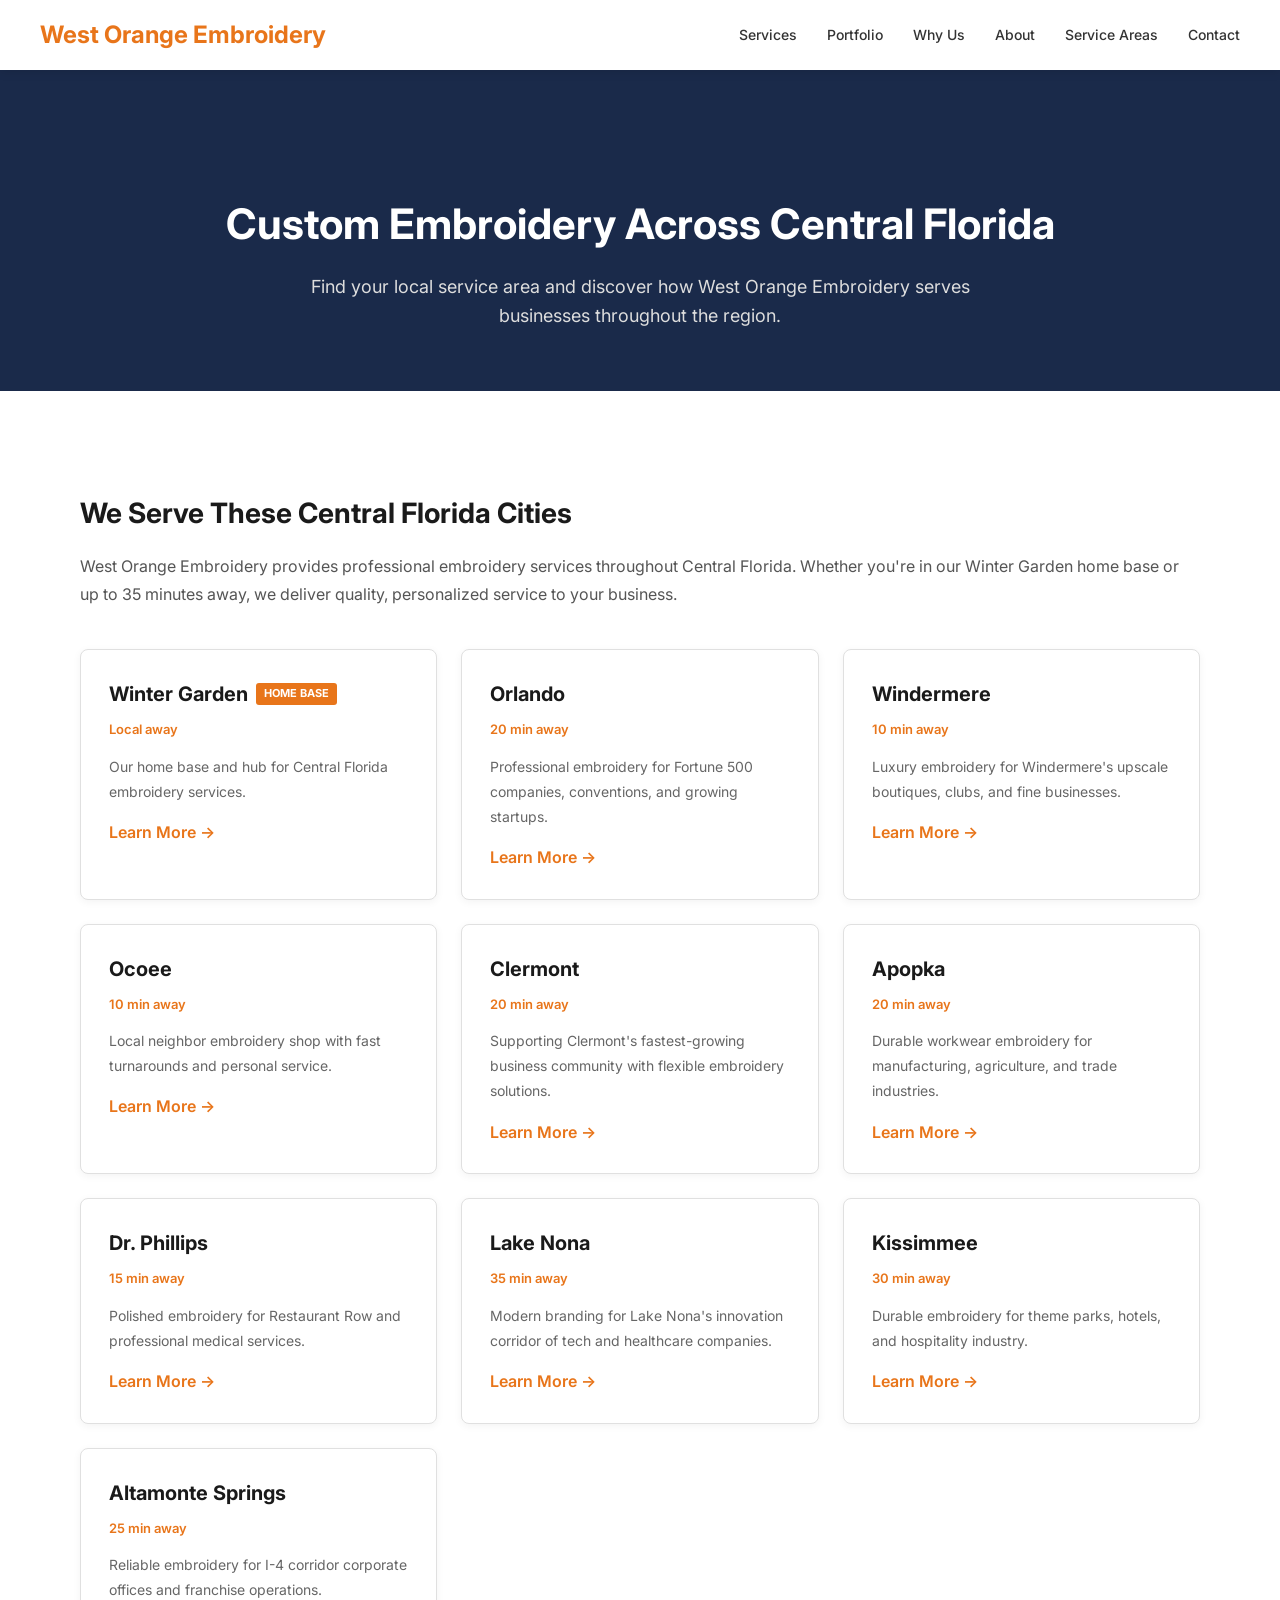
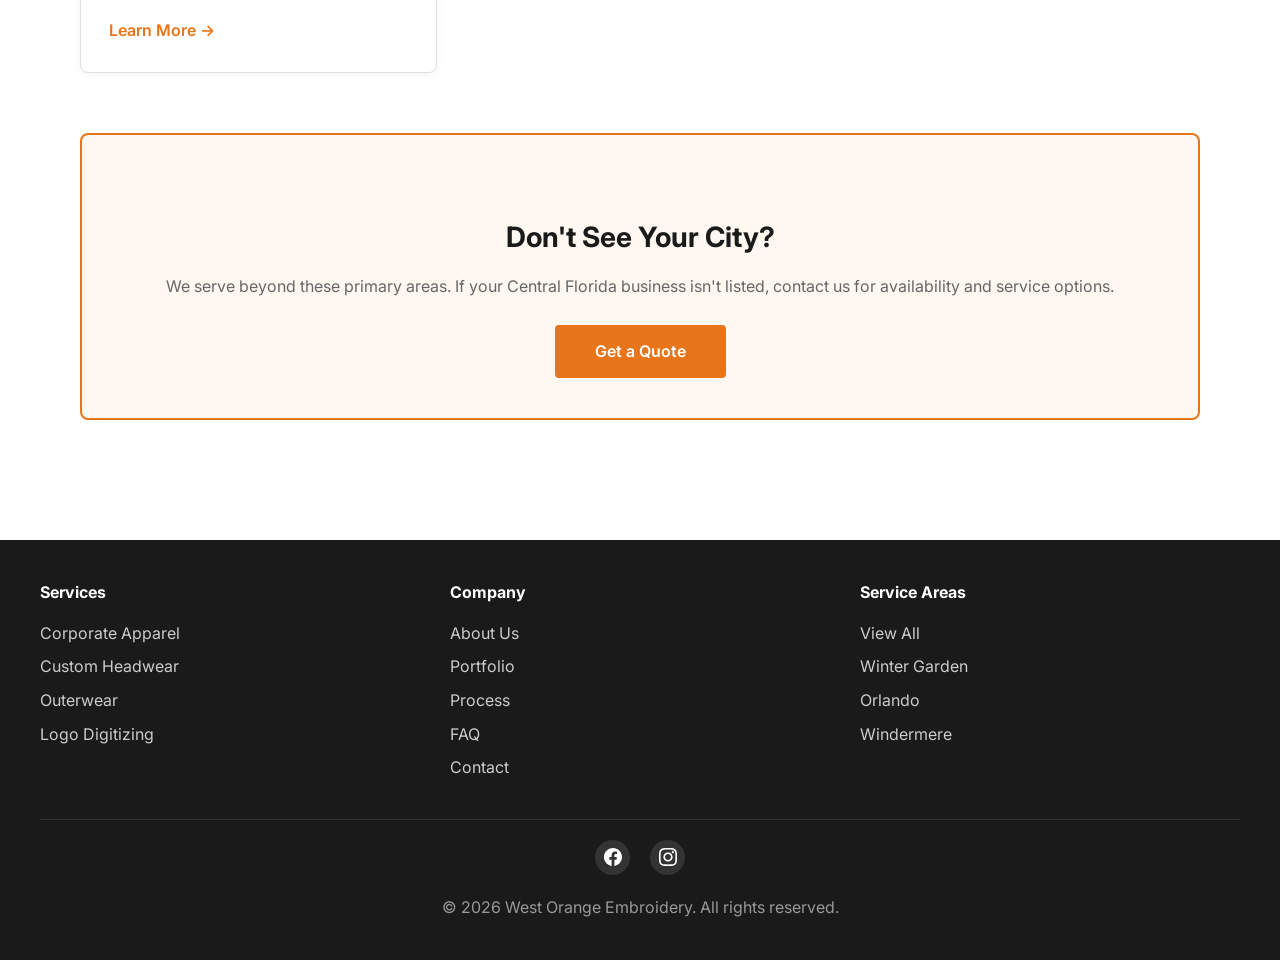
==== service-areas/index.html @ 97f800f1 "Add files via upload" ====
<!DOCTYPE html>
<html lang="en">
<head>
    <meta charset="UTF-8">
    <meta name="viewport" content="width=device-width, initial-scale=1.0">
    <title>Service Areas | Custom Embroidery Near You | West Orange Embroidery</title>
    <meta name="description" content="Custom embroidery and branded apparel across Central Florida. Find your local service area and get professional embroidery solutions.">
    <link href="https://fonts.googleapis.com/css2?family=Inter:wght@400;500;600;700&display=swap" rel="stylesheet">
    <style>
        * { margin: 0; padding: 0; box-sizing: border-box; }
        
        body { 
            font-family: 'Inter', sans-serif; 
            color: #333; 
            line-height: 1.6; 
        }
        
        a { text-decoration: none; color: inherit; }
        
        /* Navigation */
        nav { 
            position: fixed; 
            top: 0; 
            width: 100%; 
            background: white; 
            box-shadow: 0 2px 10px rgba(0,0,0,0.1); 
            z-index: 1000; 
            padding: 0 40px; 
            display: flex; 
            justify-content: space-between; 
            align-items: center; 
            height: 70px; 
        }
        
        .logo { 
            font-size: 24px; 
            font-weight: 700; 
            color: #E8751A; 
        }
        
        .nav-links { 
            display: flex; 
            list-style: none; 
            gap: 30px; 
        }
        
        .nav-links a { 
            color: #333; 
            font-weight: 500; 
            transition: color 0.3s; 
            font-size: 14px; 
        }
        
        .nav-links a:hover { 
            color: #E8751A; 
        }
        
        .hamburger { 
            display: none; 
            flex-direction: column; 
            cursor: pointer; 
            gap: 6px; 
        }
        
        .hamburger span { 
            width: 25px; 
            height: 3px; 
            background: #333; 
            border-radius: 2px; 
        }
        
        /* Service Area dropdown */
        .dropdown { position: relative; }
        .dropdown-content { 
            display: none; 
            position: absolute; 
            top: 100%; 
            left: 0; 
            background: white; 
            min-width: 220px; 
            box-shadow: 0 4px 15px rgba(0,0,0,0.1); 
            border-radius: 4px; 
            padding: 10px 0; 
            z-index: 1001; 
        }
        .dropdown:hover .dropdown-content { display: block; }
        .dropdown-content a { 
            display: block; 
            padding: 8px 20px; 
            font-size: 13px; 
            color: #333; 
        }
        .dropdown-content a:hover { 
            background: #f9f9f9; 
            color: #E8751A; 
        }
        
        /* Hero Section */
        .page-hero { 
            background: #1a2a4a; 
            color: white; 
            padding: 120px 40px 60px; 
            text-align: center; 
            margin-top: 70px; 
        }
        
        .page-hero h1 { 
            font-size: 42px; 
            font-weight: 700; 
            margin-bottom: 16px; 
        }
        
        .page-hero p { 
            font-size: 18px; 
            color: #ddd; 
            max-width: 700px; 
            margin: 0 auto; 
        }
        
        /* Page Content */
        .page-content { 
            max-width: 1200px; 
            margin: 0 auto; 
            padding: 60px 40px; 
        }
        
        .page-content h2 { 
            font-size: 28px; 
            color: #1a1a1a; 
            margin: 40px 0 16px; 
        }
        
        .page-content p { 
            color: #555; 
            line-height: 1.8; 
            margin-bottom: 16px; 
        }
        
        /* Cities Grid */
        .cities-grid { 
            display: grid; 
            grid-template-columns: repeat(auto-fit, minmax(280px, 1fr)); 
            gap: 24px; 
            margin: 40px 0; 
        }
        
        .city-card { 
            background: white; 
            border: 1px solid #e0e0e0; 
            border-radius: 8px; 
            padding: 28px; 
            transition: all 0.3s; 
            box-shadow: 0 2px 8px rgba(0,0,0,0.05);
        }
        
        .city-card:hover { 
            box-shadow: 0 8px 20px rgba(0,0,0,0.12); 
            transform: translateY(-4px);
        }
        
        .city-card h3 { 
            font-size: 20px; 
            color: #1a1a1a; 
            margin-bottom: 8px; 
            display: flex;
            align-items: center;
            flex-wrap: wrap;
        }
        
        .city-card .drive-time { 
            font-size: 13px; 
            color: #E8751A; 
            font-weight: 600; 
            margin-bottom: 12px; 
        }
        
        .city-card p { 
            color: #666; 
            margin-bottom: 16px; 
            font-size: 14px; 
        }
        
        .card-link { 
            color: #E8751A; 
            font-weight: 600; 
            display: inline-block; 
            transition: color 0.3s; 
        }
        
        .card-link:hover { 
            color: #d46515; 
        }
        
        /* CTA Section */
        .cta-section { 
            background: #fff8f0; 
            border: 2px solid #E8751A; 
            border-radius: 8px; 
            padding: 40px; 
            text-align: center; 
            margin: 60px 0; 
        }
        
        .cta-section h2 { 
            color: #1a1a1a; 
            margin-bottom: 12px; 
        }
        
        .cta-section p { 
            color: #666; 
            margin-bottom: 24px; 
        }
        
        .cta-button { 
            display: inline-block; 
            background: #E8751A; 
            color: white; 
            padding: 14px 40px; 
            border-radius: 4px; 
            font-weight: 600; 
            font-size: 16px; 
            transition: background 0.3s; 
        }
        
        .cta-button:hover { 
            background: #d46515; 
        }
        
        /* Footer */
        footer { 
            background: #1a1a1a; 
            color: white; 
            padding: 40px; 
            text-align: center; 
        }
        
        .footer-content { 
            max-width: 1200px; 
            margin: 0 auto; 
            display: grid; 
            grid-template-columns: repeat(auto-fit, minmax(200px, 1fr)); 
            gap: 30px; 
            margin-bottom: 30px; 
            text-align: left; 
        }
        
        .footer-section h4 { 
            margin-bottom: 15px; 
        }
        
        .footer-section ul { 
            list-style: none; 
        }
        
        .footer-section ul li { 
            margin-bottom: 8px; 
        }
        
        .footer-section a { 
            color: #ccc; 
            transition: color 0.3s; 
        }
        
        .footer-section a:hover { 
            color: #E8751A; 
        }
        
        .footer-bottom { 
            border-top: 1px solid #333; 
            padding-top: 20px; 
            text-align: center; 
            color: #999; 
        }
        
        .social-links { 
            display: flex; 
            gap: 20px; 
            justify-content: center; 
            margin-bottom: 20px; 
        }
        
        .social-icon { 
            width: 35px; 
            height: 35px; 
            background: #333; 
            border-radius: 50%; 
            display: flex; 
            align-items: center; 
            justify-content: center; 
            transition: background 0.3s; 
        }
        
        .social-icon:hover { 
            background: #E8751A; 
        }
        
        .social-icon svg { 
            width: 18px; 
            height: 18px; 
            fill: white; 
        }
        
        /* Mobile */
        @media (max-width: 768px) {
            nav { padding: 0 20px; }
            .nav-links { display: none; position: absolute; top: 70px; left: 0; right: 0; background: white; flex-direction: column; padding: 20px; gap: 15px; box-shadow: 0 4px 10px rgba(0,0,0,0.1); }
            .nav-links.active { display: flex; }
            .hamburger { display: flex; }
            .page-hero { padding: 100px 20px 40px; }
            .page-hero h1 { font-size: 28px; }
            .page-content { padding: 40px 20px; }
            .cities-grid { grid-template-columns: 1fr; }
            .footer-content { grid-template-columns: 1fr; }
            .dropdown-content { position: static; box-shadow: none; padding: 0 0 0 20px; }
            .dropdown-content a { padding: 6px 0; }
        }
    </style>
</head>
<body>
    <nav>
        <a href="/" class="logo">West Orange Embroidery</a>
        <ul class="nav-links" id="navLinks">
            <li><a href="/#services">Services</a></li>
            <li><a href="/#portfolio">Portfolio</a></li>
            <li><a href="/#why-us">Why Us</a></li>
            <li><a href="/#about">About</a></li>
            <li class="dropdown">
                <a href="/service-areas/">Service Areas</a>
                <div class="dropdown-content">
                    <a href="/service-areas/winter-garden.html">Winter Garden</a>
                    <a href="/service-areas/orlando.html">Orlando</a>
                    <a href="/service-areas/windermere.html">Windermere</a>
                    <a href="/service-areas/ocoee.html">Ocoee</a>
                    <a href="/service-areas/clermont.html">Clermont</a>
                    <a href="/service-areas/apopka.html">Apopka</a>
                    <a href="/service-areas/dr-phillips.html">Dr. Phillips</a>
                    <a href="/service-areas/lake-nona.html">Lake Nona</a>
                    <a href="/service-areas/kissimmee.html">Kissimmee</a>
                    <a href="/service-areas/altamonte-springs.html">Altamonte Springs</a>
                </div>
            </li>
            <li><a href="/#contact">Contact</a></li>
        </ul>
        <div class="hamburger" id="hamburger">
            <span></span><span></span><span></span>
        </div>
    </nav>

    <section class="page-hero">
        <h1>Custom Embroidery Across Central Florida</h1>
        <p>Find your local service area and discover how West Orange Embroidery serves businesses throughout the region.</p>
    </section>

    <div class="page-content">
        <h2>We Serve These Central Florida Cities</h2>
        <p>West Orange Embroidery provides professional embroidery services throughout Central Florida. Whether you're in our Winter Garden home base or up to 35 minutes away, we deliver quality, personalized service to your business.</p>
        
        <div class="cities-grid">
            
        <div class="city-card">
            <h3>Winter Garden <span style="background: #E8751A; color: white; padding: 2px 8px; border-radius: 3px; font-size: 11px; font-weight: 700; margin-left: 8px;">HOME BASE</span></h3>
            <p class="drive-time">Local away</p>
            <p>Our home base and hub for Central Florida embroidery services.</p>
            <a href="winter-garden.html" class="card-link">Learn More →</a>
        </div>
        <div class="city-card">
            <h3>Orlando</h3>
            <p class="drive-time">20 min away</p>
            <p>Professional embroidery for Fortune 500 companies, conventions, and growing startups.</p>
            <a href="orlando.html" class="card-link">Learn More →</a>
        </div>
        <div class="city-card">
            <h3>Windermere</h3>
            <p class="drive-time">10 min away</p>
            <p>Luxury embroidery for Windermere's upscale boutiques, clubs, and fine businesses.</p>
            <a href="windermere.html" class="card-link">Learn More →</a>
        </div>
        <div class="city-card">
            <h3>Ocoee</h3>
            <p class="drive-time">10 min away</p>
            <p>Local neighbor embroidery shop with fast turnarounds and personal service.</p>
            <a href="ocoee.html" class="card-link">Learn More →</a>
        </div>
        <div class="city-card">
            <h3>Clermont</h3>
            <p class="drive-time">20 min away</p>
            <p>Supporting Clermont's fastest-growing business community with flexible embroidery solutions.</p>
            <a href="clermont.html" class="card-link">Learn More →</a>
        </div>
        <div class="city-card">
            <h3>Apopka</h3>
            <p class="drive-time">20 min away</p>
            <p>Durable workwear embroidery for manufacturing, agriculture, and trade industries.</p>
            <a href="apopka.html" class="card-link">Learn More →</a>
        </div>
        <div class="city-card">
            <h3>Dr. Phillips</h3>
            <p class="drive-time">15 min away</p>
            <p>Polished embroidery for Restaurant Row and professional medical services.</p>
            <a href="dr-phillips.html" class="card-link">Learn More →</a>
        </div>
        <div class="city-card">
            <h3>Lake Nona</h3>
            <p class="drive-time">35 min away</p>
            <p>Modern branding for Lake Nona's innovation corridor of tech and healthcare companies.</p>
            <a href="lake-nona.html" class="card-link">Learn More →</a>
        </div>
        <div class="city-card">
            <h3>Kissimmee</h3>
            <p class="drive-time">30 min away</p>
            <p>Durable embroidery for theme parks, hotels, and hospitality industry.</p>
            <a href="kissimmee.html" class="card-link">Learn More →</a>
        </div>
        <div class="city-card">
            <h3>Altamonte Springs</h3>
            <p class="drive-time">25 min away</p>
            <p>Reliable embroidery for I-4 corridor corporate offices and franchise operations.</p>
            <a href="altamonte-springs.html" class="card-link">Learn More →</a>
        </div>
        </div>
        
        <div class="cta-section">
            <h2>Don't See Your City?</h2>
            <p>We serve beyond these primary areas. If your Central Florida business isn't listed, contact us for availability and service options.</p>
            <a href="/#contact" class="cta-button">Get a Quote</a>
        </div>
    </div>

    <footer>
        <div class="footer-content">
            <div class="footer-section">
                <h4>Services</h4>
                <ul>
                    <li><a href="/#services">Corporate Apparel</a></li>
                    <li><a href="/#services">Custom Headwear</a></li>
                    <li><a href="/#services">Outerwear</a></li>
                    <li><a href="/#services">Logo Digitizing</a></li>
                </ul>
            </div>
            <div class="footer-section">
                <h4>Company</h4>
                <ul>
                    <li><a href="/#about">About Us</a></li>
                    <li><a href="/#portfolio">Portfolio</a></li>
                    <li><a href="/#process">Process</a></li>
                    <li><a href="/#faq">FAQ</a></li>
                    <li><a href="/#contact">Contact</a></li>
                </ul>
            </div>
            <div class="footer-section">
                <h4>Service Areas</h4>
                <ul>
                    <li><a href="/service-areas/">View All</a></li>
                    <li><a href="/service-areas/winter-garden.html">Winter Garden</a></li>
                    <li><a href="/service-areas/orlando.html">Orlando</a></li>
                    <li><a href="/service-areas/windermere.html">Windermere</a></li>
                </ul>
            </div>
        </div>
        <div class="footer-bottom">
            <div class="social-links">
                <a href="https://facebook.com/westorangeembroidery" target="_blank" class="social-icon" aria-label="Facebook">
                    <svg viewBox="0 0 24 24">
                        <path d="M24 12.073c0-6.627-5.373-12-12-12s-12 5.373-12 12c0 5.99 4.388 10.954 10.125 11.854v-8.385H7.078v-3.47h3.047V9.43c0-3.007 1.792-4.669 4.533-4.669 1.312 0 2.686.235 2.686.235v2.953H15.83c-1.491 0-1.956.925-1.956 1.874v2.25h3.328l-.532 3.47h-2.796v8.385C19.612 23.027 24 18.062 24 12.073z"/>
                    </svg>
                </a>
                <a href="https://instagram.com/westorangeembroidery" target="_blank" class="social-icon" aria-label="Instagram">
                    <svg viewBox="0 0 24 24">
                        <path d="M12 2.163c3.204 0 3.584.012 4.85.07 3.252.148 4.771 1.691 4.919 4.919.058 1.265.069 1.645.069 4.849 0 3.205-.012 3.584-.069 4.849-.149 3.225-1.664 4.771-4.919 4.919-1.266.058-1.644.07-4.85.07-3.204 0-3.584-.012-4.849-.07-3.26-.149-4.771-1.699-4.919-4.92-.058-1.265-.07-1.644-.07-4.849 0-3.204.013-3.583.07-4.849.149-3.227 1.664-4.771 4.919-4.919 1.266-.057 1.645-.069 4.849-.069zm0-2.163c-3.259 0-3.667.014-4.947.072-4.358.2-6.78 2.618-6.98 6.98-.059 1.281-.073 1.689-.073 4.948 0 3.259.014 3.668.072 4.948.2 4.358 2.618 6.78 6.98 6.98 1.281.058 1.689.072 4.948.072 3.259 0 3.668-.014 4.948-.072 4.354-.2 6.782-2.618 6.979-6.98.059-1.28.073-1.689.073-4.948 0-3.259-.014-3.667-.072-4.947-.196-4.354-2.617-6.78-6.979-6.98-1.281-.059-1.69-.073-4.949-.073zm0 5.838c-3.403 0-6.162 2.759-6.162 6.162s2.759 6.163 6.162 6.163 6.162-2.759 6.162-6.163c0-3.403-2.759-6.162-6.162-6.162zm0 10.162c-2.209 0-4-1.79-4-4 0-2.209 1.791-4 4-4s4 1.791 4 4c0 2.21-1.791 4-4 4zm6.406-11.845c-.796 0-1.441.645-1.441 1.44s.645 1.44 1.441 1.44c.795 0 1.439-.645 1.439-1.44s-.644-1.44-1.439-1.44z"/>
                    </svg>
                </a>
            </div>
            <p>&copy; 2026 West Orange Embroidery. All rights reserved.</p>
        </div>
    </footer>

    <script>
        const hamburger = document.getElementById('hamburger');
        const navLinks = document.getElementById('navLinks');
        hamburger.addEventListener('click', () => { navLinks.classList.toggle('active'); });
        document.querySelectorAll('.nav-links a').forEach(link => {
            link.addEventListener('click', () => { navLinks.classList.remove('active'); });
        });
    </script>
</body>
</html>
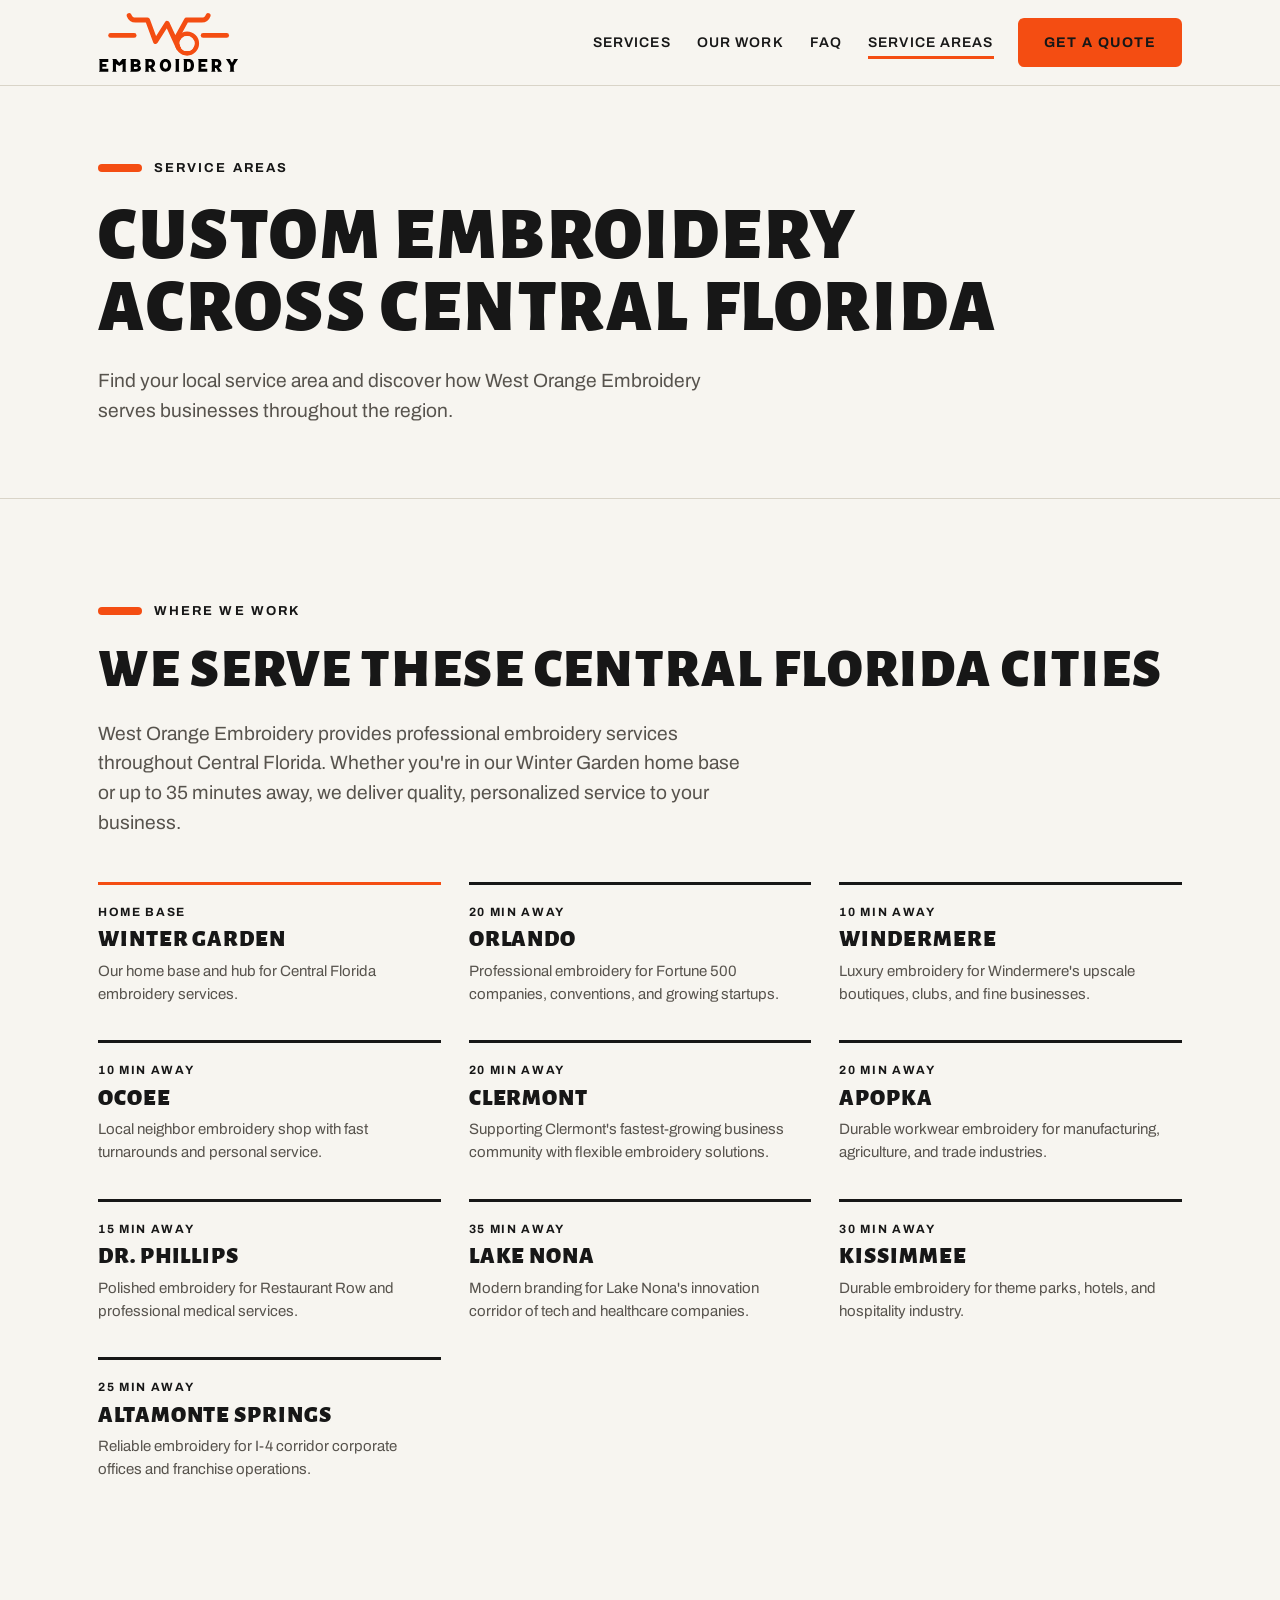
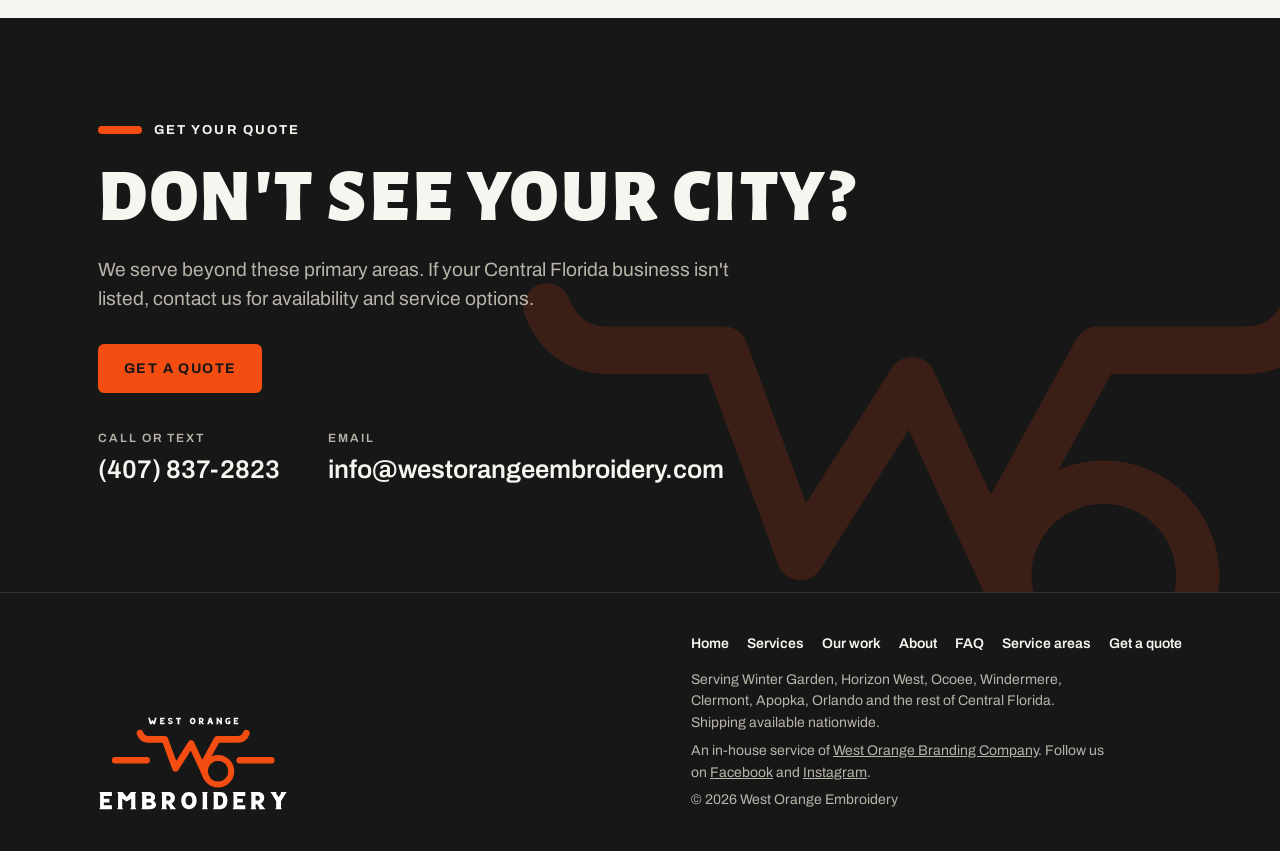
==== commit dc5d4954: "Add files via upload" ====
--- a/service-areas/index.html
+++ b/service-areas/index.html
@@ -1,486 +1,84 @@
-<!DOCTYPE html>
+<!doctype html>
 <html lang="en">
 <head>
-    <meta charset="UTF-8">
-    <meta name="viewport" content="width=device-width, initial-scale=1.0">
-    <title>Service Areas | Custom Embroidery Near You | West Orange Embroidery</title>
-    <meta name="description" content="Custom embroidery and branded apparel across Central Florida. Find your local service area and get professional embroidery solutions.">
-    <link href="https://fonts.googleapis.com/css2?family=Inter:wght@400;500;600;700&display=swap" rel="stylesheet">
-    <style>
-        * { margin: 0; padding: 0; box-sizing: border-box; }
-        
-        body { 
-            font-family: 'Inter', sans-serif; 
-            color: #333; 
-            line-height: 1.6; 
-        }
-        
-        a { text-decoration: none; color: inherit; }
-        
-        /* Navigation */
-        nav { 
-            position: fixed; 
-            top: 0; 
-            width: 100%; 
-            background: white; 
-            box-shadow: 0 2px 10px rgba(0,0,0,0.1); 
-            z-index: 1000; 
-            padding: 0 40px; 
-            display: flex; 
-            justify-content: space-between; 
-            align-items: center; 
-            height: 70px; 
-        }
-        
-        .logo { 
-            font-size: 24px; 
-            font-weight: 700; 
-            color: #E8751A; 
-        }
-        
-        .nav-links { 
-            display: flex; 
-            list-style: none; 
-            gap: 30px; 
-        }
-        
-        .nav-links a { 
-            color: #333; 
-            font-weight: 500; 
-            transition: color 0.3s; 
-            font-size: 14px; 
-        }
-        
-        .nav-links a:hover { 
-            color: #E8751A; 
-        }
-        
-        .hamburger { 
-            display: none; 
-            flex-direction: column; 
-            cursor: pointer; 
-            gap: 6px; 
-        }
-        
-        .hamburger span { 
-            width: 25px; 
-            height: 3px; 
-            background: #333; 
-            border-radius: 2px; 
-        }
-        
-        /* Service Area dropdown */
-        .dropdown { position: relative; }
-        .dropdown-content { 
-            display: none; 
-            position: absolute; 
-            top: 100%; 
-            left: 0; 
-            background: white; 
-            min-width: 220px; 
-            box-shadow: 0 4px 15px rgba(0,0,0,0.1); 
-            border-radius: 4px; 
-            padding: 10px 0; 
-            z-index: 1001; 
-        }
-        .dropdown:hover .dropdown-content { display: block; }
-        .dropdown-content a { 
-            display: block; 
-            padding: 8px 20px; 
-            font-size: 13px; 
-            color: #333; 
-        }
-        .dropdown-content a:hover { 
-            background: #f9f9f9; 
-            color: #E8751A; 
-        }
-        
-        /* Hero Section */
-        .page-hero { 
-            background: #1a2a4a; 
-            color: white; 
-            padding: 120px 40px 60px; 
-            text-align: center; 
-            margin-top: 70px; 
-        }
-        
-        .page-hero h1 { 
-            font-size: 42px; 
-            font-weight: 700; 
-            margin-bottom: 16px; 
-        }
-        
-        .page-hero p { 
-            font-size: 18px; 
-            color: #ddd; 
-            max-width: 700px; 
-            margin: 0 auto; 
-        }
-        
-        /* Page Content */
-        .page-content { 
-            max-width: 1200px; 
-            margin: 0 auto; 
-            padding: 60px 40px; 
-        }
-        
-        .page-content h2 { 
-            font-size: 28px; 
-            color: #1a1a1a; 
-            margin: 40px 0 16px; 
-        }
-        
-        .page-content p { 
-            color: #555; 
-            line-height: 1.8; 
-            margin-bottom: 16px; 
-        }
-        
-        /* Cities Grid */
-        .cities-grid { 
-            display: grid; 
-            grid-template-columns: repeat(auto-fit, minmax(280px, 1fr)); 
-            gap: 24px; 
-            margin: 40px 0; 
-        }
-        
-        .city-card { 
-            background: white; 
-            border: 1px solid #e0e0e0; 
-            border-radius: 8px; 
-            padding: 28px; 
-            transition: all 0.3s; 
-            box-shadow: 0 2px 8px rgba(0,0,0,0.05);
-        }
-        
-        .city-card:hover { 
-            box-shadow: 0 8px 20px rgba(0,0,0,0.12); 
-            transform: translateY(-4px);
-        }
-        
-        .city-card h3 { 
-            font-size: 20px; 
-            color: #1a1a1a; 
-            margin-bottom: 8px; 
-            display: flex;
-            align-items: center;
-            flex-wrap: wrap;
-        }
-        
-        .city-card .drive-time { 
-            font-size: 13px; 
-            color: #E8751A; 
-            font-weight: 600; 
-            margin-bottom: 12px; 
-        }
-        
-        .city-card p { 
-            color: #666; 
-            margin-bottom: 16px; 
-            font-size: 14px; 
-        }
-        
-        .card-link { 
-            color: #E8751A; 
-            font-weight: 600; 
-            display: inline-block; 
-            transition: color 0.3s; 
-        }
-        
-        .card-link:hover { 
-            color: #d46515; 
-        }
-        
-        /* CTA Section */
-        .cta-section { 
-            background: #fff8f0; 
-            border: 2px solid #E8751A; 
-            border-radius: 8px; 
-            padding: 40px; 
-            text-align: center; 
-            margin: 60px 0; 
-        }
-        
-        .cta-section h2 { 
-            color: #1a1a1a; 
-            margin-bottom: 12px; 
-        }
-        
-        .cta-section p { 
-            color: #666; 
-            margin-bottom: 24px; 
-        }
-        
-        .cta-button { 
-            display: inline-block; 
-            background: #E8751A; 
-            color: white; 
-            padding: 14px 40px; 
-            border-radius: 4px; 
-            font-weight: 600; 
-            font-size: 16px; 
-            transition: background 0.3s; 
-        }
-        
-        .cta-button:hover { 
-            background: #d46515; 
-        }
-        
-        /* Footer */
-        footer { 
-            background: #1a1a1a; 
-            color: white; 
-            padding: 40px; 
-            text-align: center; 
-        }
-        
-        .footer-content { 
-            max-width: 1200px; 
-            margin: 0 auto; 
-            display: grid; 
-            grid-template-columns: repeat(auto-fit, minmax(200px, 1fr)); 
-            gap: 30px; 
-            margin-bottom: 30px; 
-            text-align: left; 
-        }
-        
-        .footer-section h4 { 
-            margin-bottom: 15px; 
-        }
-        
-        .footer-section ul { 
-            list-style: none; 
-        }
-        
-        .footer-section ul li { 
-            margin-bottom: 8px; 
-        }
-        
-        .footer-section a { 
-            color: #ccc; 
-            transition: color 0.3s; 
-        }
-        
-        .footer-section a:hover { 
-            color: #E8751A; 
-        }
-        
-        .footer-bottom { 
-            border-top: 1px solid #333; 
-            padding-top: 20px; 
-            text-align: center; 
-            color: #999; 
-        }
-        
-        .social-links { 
-            display: flex; 
-            gap: 20px; 
-            justify-content: center; 
-            margin-bottom: 20px; 
-        }
-        
-        .social-icon { 
-            width: 35px; 
-            height: 35px; 
-            background: #333; 
-            border-radius: 50%; 
-            display: flex; 
-            align-items: center; 
-            justify-content: center; 
-            transition: background 0.3s; 
-        }
-        
-        .social-icon:hover { 
-            background: #E8751A; 
-        }
-        
-        .social-icon svg { 
-            width: 18px; 
-            height: 18px; 
-            fill: white; 
-        }
-        
-        /* Mobile */
-        @media (max-width: 768px) {
-            nav { padding: 0 20px; }
-            .nav-links { display: none; position: absolute; top: 70px; left: 0; right: 0; background: white; flex-direction: column; padding: 20px; gap: 15px; box-shadow: 0 4px 10px rgba(0,0,0,0.1); }
-            .nav-links.active { display: flex; }
-            .hamburger { display: flex; }
-            .page-hero { padding: 100px 20px 40px; }
-            .page-hero h1 { font-size: 28px; }
-            .page-content { padding: 40px 20px; }
-            .cities-grid { grid-template-columns: 1fr; }
-            .footer-content { grid-template-columns: 1fr; }
-            .dropdown-content { position: static; box-shadow: none; padding: 0 0 0 20px; }
-            .dropdown-content a { padding: 6px 0; }
-        }
-    </style>
+<meta charset="utf-8">
+<meta name="viewport" content="width=device-width,initial-scale=1,viewport-fit=cover">
+<title>Service Areas | Custom Embroidery Near You | West Orange Embroidery</title>
+<meta name="description" content="Custom embroidery and branded apparel across Central Florida. Find your local service area and get professional embroidery solutions.">
+<link rel="canonical" href="https://westorangeembroidery.com/service-areas/">
+<meta property="og:type" content="website">
+<meta property="og:site_name" content="West Orange Embroidery">
+<meta property="og:url" content="https://westorangeembroidery.com/service-areas/">
+<meta property="og:title" content="Service Areas | Custom Embroidery Near You | West Orange Embroidery">
+<meta property="og:description" content="Custom embroidery and branded apparel across Central Florida. Find your local service area and get professional embroidery solutions.">
+<meta property="og:image" content="https://westorangeembroidery.com/share.png">
+<meta name="twitter:card" content="summary_large_image">
+<link rel="icon" type="image/svg+xml" href="../favicon.svg">
+<link rel="icon" type="image/x-icon" href="../favicon.ico">
+<link rel="apple-touch-icon" href="../apple-touch-icon.png">
+<link rel="preconnect" href="https://fonts.googleapis.com">
+<link rel="preconnect" href="https://fonts.gstatic.com" crossorigin>
+<link rel="stylesheet" href="https://fonts.googleapis.com/css2?family=Alegreya+Sans:wght@800;900&family=Archivo:wght@400;500;600;700&display=swap">
+<link rel="stylesheet" href="../styles.css">
 </head>
 <body>
-    <nav>
-        <a href="/" class="logo">West Orange Embroidery</a>
-        <ul class="nav-links" id="navLinks">
-            <li><a href="/#services">Services</a></li>
-            <li><a href="/#portfolio">Portfolio</a></li>
-            <li><a href="/#why-us">Why Us</a></li>
-            <li><a href="/#about">About</a></li>
-            <li class="dropdown">
-                <a href="/service-areas/">Service Areas</a>
-                <div class="dropdown-content">
-                    <a href="/service-areas/winter-garden.html">Winter Garden</a>
-                    <a href="/service-areas/orlando.html">Orlando</a>
-                    <a href="/service-areas/windermere.html">Windermere</a>
-                    <a href="/service-areas/ocoee.html">Ocoee</a>
-                    <a href="/service-areas/clermont.html">Clermont</a>
-                    <a href="/service-areas/apopka.html">Apopka</a>
-                    <a href="/service-areas/dr-phillips.html">Dr. Phillips</a>
-                    <a href="/service-areas/lake-nona.html">Lake Nona</a>
-                    <a href="/service-areas/kissimmee.html">Kissimmee</a>
-                    <a href="/service-areas/altamonte-springs.html">Altamonte Springs</a>
-                </div>
-            </li>
-            <li><a href="/#contact">Contact</a></li>
-        </ul>
-        <div class="hamburger" id="hamburger">
-            <span></span><span></span><span></span>
-        </div>
-    </nav>
-
-    <section class="page-hero">
-        <h1>Custom Embroidery Across Central Florida</h1>
-        <p>Find your local service area and discover how West Orange Embroidery serves businesses throughout the region.</p>
-    </section>
-
-    <div class="page-content">
-        <h2>We Serve These Central Florida Cities</h2>
-        <p>West Orange Embroidery provides professional embroidery services throughout Central Florida. Whether you're in our Winter Garden home base or up to 35 minutes away, we deliver quality, personalized service to your business.</p>
-        
-        <div class="cities-grid">
-            
-        <div class="city-card">
-            <h3>Winter Garden <span style="background: #E8751A; color: white; padding: 2px 8px; border-radius: 3px; font-size: 11px; font-weight: 700; margin-left: 8px;">HOME BASE</span></h3>
-            <p class="drive-time">Local away</p>
-            <p>Our home base and hub for Central Florida embroidery services.</p>
-            <a href="winter-garden.html" class="card-link">Learn More →</a>
-        </div>
-        <div class="city-card">
-            <h3>Orlando</h3>
-            <p class="drive-time">20 min away</p>
-            <p>Professional embroidery for Fortune 500 companies, conventions, and growing startups.</p>
-            <a href="orlando.html" class="card-link">Learn More →</a>
-        </div>
-        <div class="city-card">
-            <h3>Windermere</h3>
-            <p class="drive-time">10 min away</p>
-            <p>Luxury embroidery for Windermere's upscale boutiques, clubs, and fine businesses.</p>
-            <a href="windermere.html" class="card-link">Learn More →</a>
-        </div>
-        <div class="city-card">
-            <h3>Ocoee</h3>
-            <p class="drive-time">10 min away</p>
-            <p>Local neighbor embroidery shop with fast turnarounds and personal service.</p>
-            <a href="ocoee.html" class="card-link">Learn More →</a>
-        </div>
-        <div class="city-card">
-            <h3>Clermont</h3>
-            <p class="drive-time">20 min away</p>
-            <p>Supporting Clermont's fastest-growing business community with flexible embroidery solutions.</p>
-            <a href="clermont.html" class="card-link">Learn More →</a>
-        </div>
-        <div class="city-card">
-            <h3>Apopka</h3>
-            <p class="drive-time">20 min away</p>
-            <p>Durable workwear embroidery for manufacturing, agriculture, and trade industries.</p>
-            <a href="apopka.html" class="card-link">Learn More →</a>
-        </div>
-        <div class="city-card">
-            <h3>Dr. Phillips</h3>
-            <p class="drive-time">15 min away</p>
-            <p>Polished embroidery for Restaurant Row and professional medical services.</p>
-            <a href="dr-phillips.html" class="card-link">Learn More →</a>
-        </div>
-        <div class="city-card">
-            <h3>Lake Nona</h3>
-            <p class="drive-time">35 min away</p>
-            <p>Modern branding for Lake Nona's innovation corridor of tech and healthcare companies.</p>
-            <a href="lake-nona.html" class="card-link">Learn More →</a>
-        </div>
-        <div class="city-card">
-            <h3>Kissimmee</h3>
-            <p class="drive-time">30 min away</p>
-            <p>Durable embroidery for theme parks, hotels, and hospitality industry.</p>
-            <a href="kissimmee.html" class="card-link">Learn More →</a>
-        </div>
-        <div class="city-card">
-            <h3>Altamonte Springs</h3>
-            <p class="drive-time">25 min away</p>
-            <p>Reliable embroidery for I-4 corridor corporate offices and franchise operations.</p>
-            <a href="altamonte-springs.html" class="card-link">Learn More →</a>
-        </div>
-        </div>
-        
-        <div class="cta-section">
-            <h2>Don't See Your City?</h2>
-            <p>We serve beyond these primary areas. If your Central Florida business isn't listed, contact us for availability and service options.</p>
-            <a href="/#contact" class="cta-button">Get a Quote</a>
-        </div>
+<div class="site">
+<header class="site-header">
+  <div class="wrap">
+    <a class="brand" href="../" aria-label="West Orange Embroidery, home"><img src="../logo-header.svg" alt="WO Embroidery" width="141" height="61"></a>
+    <ul class="nav-links"><li><a href="../#services">Services</a></li><li><a href="../#work">Our work</a></li><li><a href="../#faq">FAQ</a></li><li><a href="./" aria-current="page">Service areas</a></li></ul>
+    <a class="btn btn-primary" href="../#quote">Get a quote</a>
+  </div>
+</header>
+<main>
+<section class="page-hero">
+  <div class="wrap">
+    <p class="marker">Service areas</p>
+    <h1 class="display">Custom Embroidery Across Central Florida</h1>
+    <p class="lede">Find your local service area and discover how West Orange Embroidery serves businesses throughout the region.</p>
+  </div>
+</section>
+<section>
+  <div class="wrap">
+    <p class="marker">Where we work</p>
+    <h2 class="display">We Serve These Central Florida Cities</h2>
+    <p class="lede" style="margin-top:22px">West Orange Embroidery provides professional embroidery services throughout Central Florida. Whether you're in our Winter Garden home base or up to 35 minutes away, we deliver quality, personalized service to your business.</p>
+    <div class="tiles three city-tiles">
+      <a class="tile accent" href="winter-garden.html"><span class="drive">Home base</span><h3>Winter Garden</h3><p>Our home base and hub for Central Florida embroidery services.</p></a>
+      <a class="tile" href="orlando.html"><span class="drive">20 min away</span><h3>Orlando</h3><p>Professional embroidery for Fortune 500 companies, conventions, and growing startups.</p></a>
+      <a class="tile" href="windermere.html"><span class="drive">10 min away</span><h3>Windermere</h3><p>Luxury embroidery for Windermere's upscale boutiques, clubs, and fine businesses.</p></a>
+      <a class="tile" href="ocoee.html"><span class="drive">10 min away</span><h3>Ocoee</h3><p>Local neighbor embroidery shop with fast turnarounds and personal service.</p></a>
+      <a class="tile" href="clermont.html"><span class="drive">20 min away</span><h3>Clermont</h3><p>Supporting Clermont's fastest-growing business community with flexible embroidery solutions.</p></a>
+      <a class="tile" href="apopka.html"><span class="drive">20 min away</span><h3>Apopka</h3><p>Durable workwear embroidery for manufacturing, agriculture, and trade industries.</p></a>
+      <a class="tile" href="dr-phillips.html"><span class="drive">15 min away</span><h3>Dr. Phillips</h3><p>Polished embroidery for Restaurant Row and professional medical services.</p></a>
+      <a class="tile" href="lake-nona.html"><span class="drive">35 min away</span><h3>Lake Nona</h3><p>Modern branding for Lake Nona's innovation corridor of tech and healthcare companies.</p></a>
+      <a class="tile" href="kissimmee.html"><span class="drive">30 min away</span><h3>Kissimmee</h3><p>Durable embroidery for theme parks, hotels, and hospitality industry.</p></a>
+      <a class="tile" href="altamonte-springs.html"><span class="drive">25 min away</span><h3>Altamonte Springs</h3><p>Reliable embroidery for I-4 corridor corporate offices and franchise operations.</p></a>
     </div>
-
-    <footer>
-        <div class="footer-content">
-            <div class="footer-section">
-                <h4>Services</h4>
-                <ul>
-                    <li><a href="/#services">Corporate Apparel</a></li>
-                    <li><a href="/#services">Custom Headwear</a></li>
-                    <li><a href="/#services">Outerwear</a></li>
-                    <li><a href="/#services">Logo Digitizing</a></li>
-                </ul>
-            </div>
-            <div class="footer-section">
-                <h4>Company</h4>
-                <ul>
-                    <li><a href="/#about">About Us</a></li>
-                    <li><a href="/#portfolio">Portfolio</a></li>
-                    <li><a href="/#process">Process</a></li>
-                    <li><a href="/#faq">FAQ</a></li>
-                    <li><a href="/#contact">Contact</a></li>
-                </ul>
-            </div>
-            <div class="footer-section">
-                <h4>Service Areas</h4>
-                <ul>
-                    <li><a href="/service-areas/">View All</a></li>
-                    <li><a href="/service-areas/winter-garden.html">Winter Garden</a></li>
-                    <li><a href="/service-areas/orlando.html">Orlando</a></li>
-                    <li><a href="/service-areas/windermere.html">Windermere</a></li>
-                </ul>
-            </div>
-        </div>
-        <div class="footer-bottom">
-            <div class="social-links">
-                <a href="https://facebook.com/westorangeembroidery" target="_blank" class="social-icon" aria-label="Facebook">
-                    <svg viewBox="0 0 24 24">
-                        <path d="M24 12.073c0-6.627-5.373-12-12-12s-12 5.373-12 12c0 5.99 4.388 10.954 10.125 11.854v-8.385H7.078v-3.47h3.047V9.43c0-3.007 1.792-4.669 4.533-4.669 1.312 0 2.686.235 2.686.235v2.953H15.83c-1.491 0-1.956.925-1.956 1.874v2.25h3.328l-.532 3.47h-2.796v8.385C19.612 23.027 24 18.062 24 12.073z"/>
-                    </svg>
-                </a>
-                <a href="https://instagram.com/westorangeembroidery" target="_blank" class="social-icon" aria-label="Instagram">
-                    <svg viewBox="0 0 24 24">
-                        <path d="M12 2.163c3.204 0 3.584.012 4.85.07 3.252.148 4.771 1.691 4.919 4.919.058 1.265.069 1.645.069 4.849 0 3.205-.012 3.584-.069 4.849-.149 3.225-1.664 4.771-4.919 4.919-1.266.058-1.644.07-4.85.07-3.204 0-3.584-.012-4.849-.07-3.26-.149-4.771-1.699-4.919-4.92-.058-1.265-.07-1.644-.07-4.849 0-3.204.013-3.583.07-4.849.149-3.227 1.664-4.771 4.919-4.919 1.266-.057 1.645-.069 4.849-.069zm0-2.163c-3.259 0-3.667.014-4.947.072-4.358.2-6.78 2.618-6.98 6.98-.059 1.281-.073 1.689-.073 4.948 0 3.259.014 3.668.072 4.948.2 4.358 2.618 6.78 6.98 6.98 1.281.058 1.689.072 4.948.072 3.259 0 3.668-.014 4.948-.072 4.354-.2 6.782-2.618 6.979-6.98.059-1.28.073-1.689.073-4.948 0-3.259-.014-3.667-.072-4.947-.196-4.354-2.617-6.78-6.979-6.98-1.281-.059-1.69-.073-4.949-.073zm0 5.838c-3.403 0-6.162 2.759-6.162 6.162s2.759 6.163 6.162 6.163 6.162-2.759 6.162-6.163c0-3.403-2.759-6.162-6.162-6.162zm0 10.162c-2.209 0-4-1.79-4-4 0-2.209 1.791-4 4-4s4 1.791 4 4c0 2.21-1.791 4-4 4zm6.406-11.845c-.796 0-1.441.645-1.441 1.44s.645 1.44 1.441 1.44c.795 0 1.439-.645 1.439-1.44s-.644-1.44-1.439-1.44z"/>
-                    </svg>
-                </a>
-            </div>
-            <p>&copy; 2026 West Orange Embroidery. All rights reserved.</p>
-        </div>
-    </footer>
-
-    <script>
-        const hamburger = document.getElementById('hamburger');
-        const navLinks = document.getElementById('navLinks');
-        hamburger.addEventListener('click', () => { navLinks.classList.toggle('active'); });
-        document.querySelectorAll('.nav-links a').forEach(link => {
-            link.addEventListener('click', () => { navLinks.classList.remove('active'); });
-        });
-    </script>
+  </div>
+</section>
+<section class="dark close">
+  <div class="wrap">
+    <p class="marker">Get your quote</p>
+    <h2 class="display">Don't See Your City?</h2>
+    <p class="lede">We serve beyond these primary areas. If your Central Florida business isn't listed, contact us for availability and service options.</p>
+    <div class="actions"><a class="btn btn-primary" href="../#quote">Get a quote</a></div>
+    <dl class="contact">
+      <div><dt>Call or text</dt><dd><a href="tel:+14078372823">(407) 837-2823</a></dd></div>
+      <div><dt>Email</dt><dd><a href="mailto:info@westorangeembroidery.com">info@westorangeembroidery.com</a></dd></div>
+    </dl>
+  </div>
+</section></main>
+<footer class="dark">
+  <div class="wrap">
+    <img src="../logo-footer.svg" alt="West Orange Embroidery" width="190" height="85">
+    <div>
+      <ul class="foot-links"><li><a href="../">Home</a></li><li><a href="../#services">Services</a></li><li><a href="../#work">Our work</a></li><li><a href="../#about">About</a></li><li><a href="../#faq">FAQ</a></li><li><a href="./">Service areas</a></li><li><a href="../#quote">Get a quote</a></li></ul>
+      <p>Serving Winter Garden, Horizon West, Ocoee, Windermere, Clermont, Apopka, Orlando and the rest of Central Florida. Shipping available nationwide.</p>
+      <p>An in-house service of <a href="https://www.westorangebranding.com/">West Orange Branding Company</a>. Follow us on <a href="https://facebook.com/westorangeembroidery" target="_blank" rel="noopener">Facebook</a> and <a href="https://instagram.com/westorangeembroidery" target="_blank" rel="noopener">Instagram</a>.</p>
+      <p>&copy; 2026 West Orange Embroidery</p>
+    </div>
+  </div>
+</footer></div>
 </body>
-</html>+</html>
--- a/styles.css
+++ b/styles.css
@@ -0,0 +1,295 @@
+/* West Orange Embroidery styles: the WOBC site stylesheet, copied as-is so both sites match,
+   with embroidery-only additions at the bottom (gallery, FAQ, four steps, service-area articles).
+   Layout: left-aligned grid; the orange capsule bar from the logo marks each section; one dark band closes every page with an oversized WO. */
+:root{
+  --paper:#F7F5F0;      /* warm white ground */
+  --panel:#ECE8DF;      /* photo slots, quiet fills */
+  --ink:#171717;        /* text, dark band */
+  --ink-soft:#57534D;   /* secondary text */
+  --rule:#D9D4C8;       /* hairlines */
+  --orange:#F44D12;     /* from the logo master */
+  --white:#FFFFFF;
+  --on-dark:#F7F5F0;
+  --on-dark-soft:#B9B4AA;
+  --display:"Alegreya Sans","Optima","Candara","Segoe UI",sans-serif;
+  --display-weight:900;
+  --body:"Archivo","Helvetica Neue",Arial,sans-serif;
+  --gutter:clamp(16px,4vw,48px);
+  --max:1180px;
+  color-scheme:light;
+}
+*{box-sizing:border-box}
+html{scroll-behavior:smooth}
+@media (prefers-reduced-motion:reduce){html{scroll-behavior:auto}}
+body{margin:0;background:var(--paper);color:var(--ink);font-family:var(--body);font-size:17px;line-height:1.55;-webkit-font-smoothing:antialiased}
+img{max-width:100%}
+a{color:inherit}
+:focus-visible{outline:3px solid var(--ink);outline-offset:3px}
+.dark :focus-visible{outline-color:var(--on-dark)}
+.wrap{max-width:var(--max);margin-inline:auto;padding-inline:var(--gutter)}
+[id]{scroll-margin-top:120px}
+
+/* review-only material */
+.review-bar,.review-only,.todo,.slot .note{display:none}
+.review .review-bar,.review .review-only,.review .todo,.review .slot .note{display:block}
+.review-bar{background:var(--ink);color:var(--on-dark);font-size:13px}
+.review-bar .wrap{padding-block:8px}
+.review-bar strong{font-weight:600}
+.todo{border:1.5px dashed #B5AE9F;border-radius:6px;background:var(--white);padding:14px 16px;font-size:14px;line-height:1.45;color:var(--ink-soft);max-width:44em;margin:24px 0 0}
+.todo b{display:block;color:var(--ink);font-size:12px;letter-spacing:.14em;text-transform:uppercase;margin-bottom:4px}
+
+/* header */
+.site-header{position:sticky;top:env(safe-area-inset-top,0px);z-index:10;background:var(--paper);border-bottom:1px solid var(--rule)}
+.site-header .wrap{display:flex;flex-wrap:wrap;align-items:center;justify-content:space-between;gap:10px 24px;padding-block:12px}
+.brand{display:block;line-height:0}
+.brand img{height:74px;width:auto;display:block}
+.nav-links{display:flex;gap:26px;list-style:none;margin:0 0 0 auto;padding:0}
+.nav-links a{text-decoration:none;font-weight:600;font-size:14px;letter-spacing:.08em;text-transform:uppercase;padding-block:6px;border-bottom:3px solid transparent}
+.nav-links a:hover{color:var(--orange)}
+.nav-links a[aria-current="page"]{border-bottom-color:var(--orange)}
+
+/* buttons and links */
+.btn{display:inline-block;font-family:var(--body);font-weight:700;font-size:14px;letter-spacing:.1em;text-transform:uppercase;text-decoration:none;padding:15px 24px;border-radius:6px;border:2px solid var(--ink);line-height:1.1;white-space:nowrap;cursor:pointer}
+.btn-primary{background:var(--orange);border-color:var(--orange);color:var(--ink)}
+.btn-primary:hover{background:var(--ink);border-color:var(--ink);color:var(--paper)}
+.btn-ghost{background:transparent;color:var(--ink)}
+.btn-ghost:hover{background:var(--ink);color:var(--paper)}
+.dark .btn-primary:hover{background:var(--on-dark);border-color:var(--on-dark);color:var(--ink)}
+.more{display:inline-block;margin-top:14px;font-weight:700;font-size:14px;letter-spacing:.08em;text-transform:uppercase;text-decoration:none;border-bottom:3px solid var(--orange);padding-bottom:2px}
+.more:hover{color:var(--orange)}
+
+/* shared type */
+.display{font-family:var(--display);font-weight:var(--display-weight);text-transform:uppercase;letter-spacing:.035em;line-height:.98;margin:0;text-wrap:balance}
+.wrap .marker{display:flex;align-items:center;gap:12px;font-size:13px;font-weight:700;letter-spacing:.16em;text-transform:uppercase;margin:0 0 22px;max-width:none;color:inherit}
+.wrap .marker::before{content:"";width:44px;height:8px;border-radius:4px;background:var(--orange);flex:none}
+.lede{font-size:clamp(1.05rem,1.5vw,1.25rem);color:var(--ink-soft);max-width:34em;margin:0}
+section{padding-block:clamp(56px,8vw,104px)}
+h2.display{font-size:clamp(2rem,4.6vw,3.4rem)}
+.alt{background:var(--white);border-block:1px solid var(--rule)}
+.head-row{display:flex;flex-wrap:wrap;justify-content:space-between;align-items:flex-end;gap:20px}
+.prose p{margin:18px 0 0;font-size:clamp(1.05rem,1.5vw,1.2rem);max-width:32em}
+
+/* photo slots */
+.slot{background:var(--panel);border:1px solid var(--rule);border-radius:6px;display:flex;flex-direction:column;justify-content:flex-end;padding:16px;max-width:100%;color:var(--ink-soft);font-size:13px;line-height:1.4;position:relative}
+.slot::before{content:"";position:absolute;inset:0;background:url(mark-bars-orange.svg) center 42%/62% auto no-repeat;opacity:.2}
+.review .slot{border:1.5px dashed #B5AE9F}
+.review .slot::before{opacity:.13}
+.slot .note{position:relative}
+.slot .note b{display:block;color:var(--ink);font-size:12px;letter-spacing:.14em;text-transform:uppercase;margin-bottom:4px}
+.r45{aspect-ratio:4/5}.r11{aspect-ratio:1/1}.r43{aspect-ratio:4/3}.r32{aspect-ratio:3/2}
+
+/* home hero */
+.hero{padding-block:clamp(40px,6vw,80px) clamp(48px,7vw,88px)}
+.hero .wrap{display:grid;grid-template-columns:minmax(0,1.15fr) minmax(0,.85fr);gap:clamp(28px,5vw,64px);align-items:center}
+.hero h1{font-size:clamp(2.7rem,7.4vw,5.9rem)}
+.hero h1 em{font-style:normal;color:var(--orange);display:block}
+.hero .lede{margin-top:26px}
+.actions{display:flex;flex-wrap:wrap;gap:12px;margin-top:32px}
+.facts{display:flex;flex-wrap:wrap;gap:8px 28px;list-style:none;padding:22px 0 0;margin:40px 0 0;border-top:1px solid var(--rule);font-size:14px;font-weight:600}
+.facts li{display:flex;align-items:center;gap:10px}
+.facts li::before{content:"";width:16px;height:5px;border-radius:3px;background:var(--orange)}
+
+/* inner page hero */
+.page-hero{padding-block:clamp(40px,6vw,72px) clamp(40px,6vw,72px);border-bottom:1px solid var(--rule)}
+.page-hero h1{font-size:clamp(2.4rem,6vw,4.6rem)}
+.page-hero .lede{margin-top:22px}
+.page-hero.split .wrap{display:grid;grid-template-columns:minmax(0,1.15fr) minmax(0,.85fr);gap:clamp(28px,5vw,64px);align-items:center}
+
+/* two-column text blocks */
+.two{display:grid;grid-template-columns:minmax(0,.9fr) minmax(0,1.1fr);gap:clamp(24px,5vw,72px);align-items:start}
+.two.media{grid-template-columns:minmax(0,.8fr) minmax(0,1.2fr);align-items:center}
+.two .big p{margin:0 0 1em;font-size:clamp(1.05rem,1.6vw,1.3rem);max-width:32em}
+.two .big p:last-child{margin-bottom:0}
+.aside-note{font-size:15px;color:var(--ink-soft);border-left:3px solid var(--orange);padding-left:14px;margin-top:28px;max-width:34em}
+
+/* text tiles (categories, needs, facts) */
+.tiles{display:grid;grid-template-columns:repeat(4,minmax(0,1fr));gap:0 28px;margin-top:44px}
+.tiles.three{grid-template-columns:repeat(3,minmax(0,1fr))}
+.tiles.two-up{grid-template-columns:repeat(2,minmax(0,1fr))}
+.tile{border-top:3px solid var(--ink);padding:18px 0 34px;text-decoration:none;display:block}
+.tile h3{font-family:var(--display);font-weight:var(--display-weight);text-transform:uppercase;letter-spacing:.04em;font-size:1.45rem;line-height:1.05;margin:0 0 8px}
+.tile p{margin:0;color:var(--ink-soft);font-size:15px}
+a.tile:hover{border-top-color:var(--orange)}
+a.tile:hover h3{color:var(--orange)}
+.tile.accent{border-top-color:var(--orange)}
+
+/* photo cards (collections, apparel types, work) */
+.cards{display:grid;grid-template-columns:repeat(4,minmax(0,1fr));gap:40px 24px;margin-top:44px}
+.cards.three{grid-template-columns:repeat(3,minmax(0,1fr))}
+.card{display:flex;flex-direction:column;min-width:0}
+.card h3{font-family:var(--display);font-weight:var(--display-weight);text-transform:uppercase;letter-spacing:.04em;font-size:1.4rem;line-height:1.05;margin:16px 0 6px}
+.card p{margin:0;color:var(--ink-soft);font-size:15px}
+.card .more{align-self:flex-start;font-size:13px}
+.card.solid{background:var(--ink);color:var(--on-dark);border-radius:6px;padding:22px;justify-content:flex-end}
+.card.solid h3{margin-top:0}
+.card.solid p{color:var(--on-dark-soft)}
+.card.solid .more{color:var(--on-dark)}
+
+/* steps */
+.steps{display:grid;grid-template-columns:repeat(3,minmax(0,1fr));gap:36px;list-style:none;padding:0;margin:44px 0 0;counter-reset:s}
+.steps li{counter-increment:s}
+.steps li::before{content:counter(s);font-family:var(--display);font-weight:var(--display-weight);font-size:4.2rem;line-height:.9;color:var(--orange);display:block;margin-bottom:14px}
+.steps h3{font-size:1.2rem;font-weight:700;margin:0 0 8px}
+.steps p{margin:0;color:var(--ink-soft);font-size:16px}
+
+/* empty state */
+.empty{background:var(--white);border:1px solid var(--rule);border-radius:6px;padding:clamp(24px,4vw,44px);max-width:46em}
+.empty h2{font-size:clamp(1.6rem,3.4vw,2.4rem)}
+.empty p{margin:14px 0 0;color:var(--ink-soft);max-width:34em}
+
+/* form */
+.form-grid{display:grid;grid-template-columns:minmax(0,1.3fr) minmax(0,.7fr);gap:clamp(28px,5vw,72px);align-items:start}
+form.project{display:grid;grid-template-columns:repeat(2,minmax(0,1fr));gap:18px 20px}
+.field{display:flex;flex-direction:column;gap:6px;min-width:0}
+.field.full{grid-column:1/-1}
+.field label{font-size:14px;font-weight:600}
+.field label span{font-weight:400;color:var(--ink-soft)}
+.field input,.field select,.field textarea{font:inherit;font-size:16px;color:var(--ink);background:var(--white);border:1.5px solid #B5AE9F;border-radius:6px;padding:12px 12px;width:100%;min-width:0}
+.field textarea{min-height:150px;resize:vertical}
+.field input:focus,.field select:focus,.field textarea:focus{outline:3px solid var(--ink);outline-offset:1px;border-color:var(--ink)}
+.form-foot{grid-column:1/-1;display:flex;flex-wrap:wrap;align-items:center;gap:14px 20px}
+.form-foot p{margin:0;font-size:14px;color:var(--ink-soft);max-width:30em}
+.status{grid-column:1/-1;margin:0;font-size:15px;font-weight:600;border-left:3px solid var(--orange);padding-left:12px}
+.status:empty{display:none}
+.side h2{font-size:1.2rem;font-weight:700;margin:0 0 6px}
+.side dl{margin:0 0 30px}
+.side dt{font-size:12px;letter-spacing:.16em;text-transform:uppercase;color:var(--ink-soft);font-weight:600;margin-top:14px}
+.side dd{margin:2px 0 0;font-size:1.15rem;font-weight:600;overflow-wrap:anywhere}
+.side dd a{text-decoration:none}
+.side dd a:hover{color:var(--orange)}
+.side ol{margin:8px 0 0;padding-left:1.2em;color:var(--ink-soft);font-size:15px}
+.side li{margin-bottom:6px}
+
+/* closing band */
+.dark{background:var(--ink);color:var(--on-dark)}
+.close{position:relative;overflow:hidden}
+.close::after{content:"";position:absolute;right:-6%;bottom:-22%;width:min(78%,860px);aspect-ratio:654/351;background:url(mark-orange.svg) center/contain no-repeat;opacity:.16;pointer-events:none}
+.close .wrap{position:relative;z-index:1}
+.close h2{font-size:clamp(2.3rem,6vw,4.6rem)}
+.close .lede{color:var(--on-dark-soft);margin-top:20px}
+.close .actions{margin-top:30px}
+.contact{display:grid;grid-template-columns:repeat(2,minmax(0,max-content));gap:10px 48px;margin:36px 0 0;padding:0}
+.contact div{min-width:0}
+.contact dt{font-size:12px;letter-spacing:.16em;text-transform:uppercase;color:var(--on-dark-soft);font-weight:600}
+.contact dd{margin:2px 0 0;font-size:clamp(1.15rem,2.4vw,1.6rem);font-weight:600;overflow-wrap:anywhere}
+.contact dd a{text-decoration:none}
+.contact dd a:hover{color:var(--orange)}
+
+/* footer */
+footer{border-top:1px solid #34312D}
+footer .wrap{display:flex;flex-wrap:wrap;justify-content:space-between;align-items:flex-end;gap:28px;padding-block:40px}
+footer img{width:190px;height:auto;display:block}
+footer p{margin:0;font-size:14px;color:var(--on-dark-soft);max-width:30em}
+footer p + p{margin-top:6px}
+.foot-links{display:flex;flex-wrap:wrap;gap:6px 18px;list-style:none;padding:0;margin:0 0 14px;font-size:14px;font-weight:600}
+.foot-links a{text-decoration:none}
+.foot-links a:hover{color:var(--orange)}
+
+@media (max-width:980px){
+  .cards{grid-template-columns:repeat(2,minmax(0,1fr))}
+  .cards.three{grid-template-columns:repeat(2,minmax(0,1fr))}
+  .tiles{grid-template-columns:repeat(2,minmax(0,1fr))}
+}
+@media (max-width:900px){
+  .nav-links{order:3;width:100%;margin:0;gap:18px;justify-content:space-between}
+  .nav-links a{font-size:12px}
+  .hero .wrap,.page-hero.split .wrap,.two,.two.media,.form-grid{grid-template-columns:minmax(0,1fr)}
+  .hero .slot,.page-hero .slot,.two.media .slot{aspect-ratio:16/10}
+  .steps,.tiles.three{grid-template-columns:minmax(0,1fr);gap:28px}
+  .tiles.three{gap:0}
+  [id]{scroll-margin-top:150px}
+}
+@media (max-width:520px){
+  .nav-links{gap:6px 10px;flex-wrap:wrap}
+  .nav-links a{font-size:11px;letter-spacing:.04em}
+  .brand img{height:58px}
+  .site-header .btn{padding:12px 14px;font-size:12px}
+  .tiles,.tiles.two-up,.cards,.cards.three{grid-template-columns:minmax(0,1fr)}
+  .cards .slot{aspect-ratio:16/10}
+  .contact{grid-template-columns:minmax(0,1fr)}
+  form.project{grid-template-columns:minmax(0,1fr)}
+  .actions .btn{flex:1 1 auto;text-align:center}
+}
+.field input[type=file]{padding:10px;background:var(--white)}
+.page-hero .actions{margin-top:28px}
+.lede a{color:var(--ink);font-weight:600}
+
+/* real photos in slots */
+figure.slot{margin:0}
+.slot.has-img,.review .slot.has-img{padding:0;border:0;overflow:hidden;background:var(--panel)}
+.slot.has-img::before{display:none}
+.slot.has-img img{width:100%;height:100%;object-fit:cover;display:block}
+
+/* whole card is the link */
+a.card{text-decoration:none;color:inherit}
+a.card:hover h3,a.card:hover .more{color:var(--orange)}
+a.card:hover .slot{border-color:var(--ink)}
+a.card.solid:hover h3{color:var(--on-dark)}
+a.card.solid:hover .more{color:var(--orange)}
+
+/* ===== West Orange Embroidery additions ===== */
+
+/* photos are wrapped in <picture> (WebP with JPG fallback), which must fill the frame too */
+.slot.has-img picture{display:block;width:100%;height:100%}
+
+/* logo lockup is one line shorter than WOBC's, so it's set shorter to keep the WO the same size */
+.brand img{height:61px}
+@media (max-width:520px){.brand img{height:48px}}
+
+/* photo gallery */
+.gallery{display:grid;grid-template-columns:repeat(4,minmax(0,1fr));gap:28px 20px;margin-top:44px}
+.gallery figure{margin:0;min-width:0}
+.gallery .slot{aspect-ratio:1/1}
+.gallery figcaption{margin-top:10px;font-size:14px;font-weight:600}
+.gallery figure.more-work{display:none}
+.gallery.open figure.more-work{display:block}
+.gallery-foot{margin-top:36px}
+.gallery-foot .btn{font-family:var(--body)}
+@media (max-width:980px){.gallery{grid-template-columns:repeat(3,minmax(0,1fr))}}
+@media (max-width:700px){.gallery{grid-template-columns:repeat(2,minmax(0,1fr));gap:22px 14px}}
+
+/* four-step process */
+.steps.four{grid-template-columns:repeat(4,minmax(0,1fr))}
+@media (max-width:980px){.steps.four{grid-template-columns:repeat(2,minmax(0,1fr))}}
+@media (max-width:520px){.steps.four{grid-template-columns:minmax(0,1fr)}}
+
+/* FAQ: heading on the left, questions on the right */
+.faq-list{margin:0}
+.faq-list div{border-top:1px solid var(--rule);padding:20px 0 22px}
+.faq-list div:first-child{border-top:3px solid var(--ink)}
+.faq-list dt{font-weight:700;font-size:1.12rem;line-height:1.35}
+.faq-list dd{margin:8px 0 0;color:var(--ink-soft);max-width:38em}
+
+/* sister-brand band */
+.sister{border-left:3px solid var(--orange);padding-left:clamp(18px,3vw,28px)}
+.sister .display{font-size:clamp(1.7rem,3.6vw,2.6rem)}
+.sister p{margin:14px 0 0;color:var(--ink-soft);max-width:36em;font-size:clamp(1.02rem,1.4vw,1.15rem)}
+
+/* quote form select and number need the same look as WOBC inputs */
+.field input[type=number]{appearance:textfield}
+
+/* service-area articles */
+.article{max-width:46em}
+.article > h2{font-family:var(--display);font-weight:var(--display-weight);text-transform:uppercase;letter-spacing:.035em;line-height:1;font-size:clamp(1.6rem,3.4vw,2.3rem);margin:56px 0 0;text-wrap:balance}
+.article > h2:first-child{margin-top:0}
+.article > h3{font-family:var(--display);font-weight:var(--display-weight);text-transform:uppercase;letter-spacing:.04em;font-size:1.35rem;line-height:1.05;margin:40px 0 0}
+.article > p{margin:16px 0 0;font-size:clamp(1.02rem,1.4vw,1.12rem)}
+.article .highlight-box{margin:28px 0 0;border-left:3px solid var(--orange);padding:4px 0 4px 16px;color:var(--ink-soft)}
+.article .highlight-box strong{color:var(--ink)}
+.article .services-grid{display:grid;grid-template-columns:repeat(2,minmax(0,1fr));gap:0 28px;margin-top:20px}
+.article .service-item{border-top:3px solid var(--ink);padding:16px 0 26px}
+.article .service-item h3{font-family:var(--display);font-weight:var(--display-weight);text-transform:uppercase;letter-spacing:.04em;font-size:1.25rem;line-height:1.05;margin:0 0 6px}
+.article .service-item p{margin:0;color:var(--ink-soft);font-size:15px}
+.article .why-list{margin:18px 0 0;padding:0;list-style:none}
+.article .why-list li{position:relative;padding-left:28px;margin-top:12px}
+.article .why-list li::before{content:"";position:absolute;left:0;top:.68em;width:16px;height:5px;border-radius:3px;background:var(--orange)}
+.article .faq-section{margin-top:20px}
+.article .faq-item{border-top:1px solid var(--rule);padding:18px 0 20px}
+.article .faq-item:first-child{border-top:3px solid var(--ink)}
+.article .faq-question{font-weight:700;font-size:1.08rem}
+.article .faq-answer{margin-top:6px;color:var(--ink-soft)}
+@media (max-width:520px){.article .services-grid{grid-template-columns:minmax(0,1fr)}}
+
+/* service-area index */
+.city-tiles .tile .tag{display:inline-block;margin-left:8px;vertical-align:3px;background:var(--orange);color:var(--ink);font-family:var(--body);font-size:11px;font-weight:700;letter-spacing:.1em;padding:2px 7px;border-radius:3px}
+.city-tiles .tile .drive{display:block;font-size:12px;letter-spacing:.14em;text-transform:uppercase;font-weight:700;color:var(--ink);margin-bottom:6px}
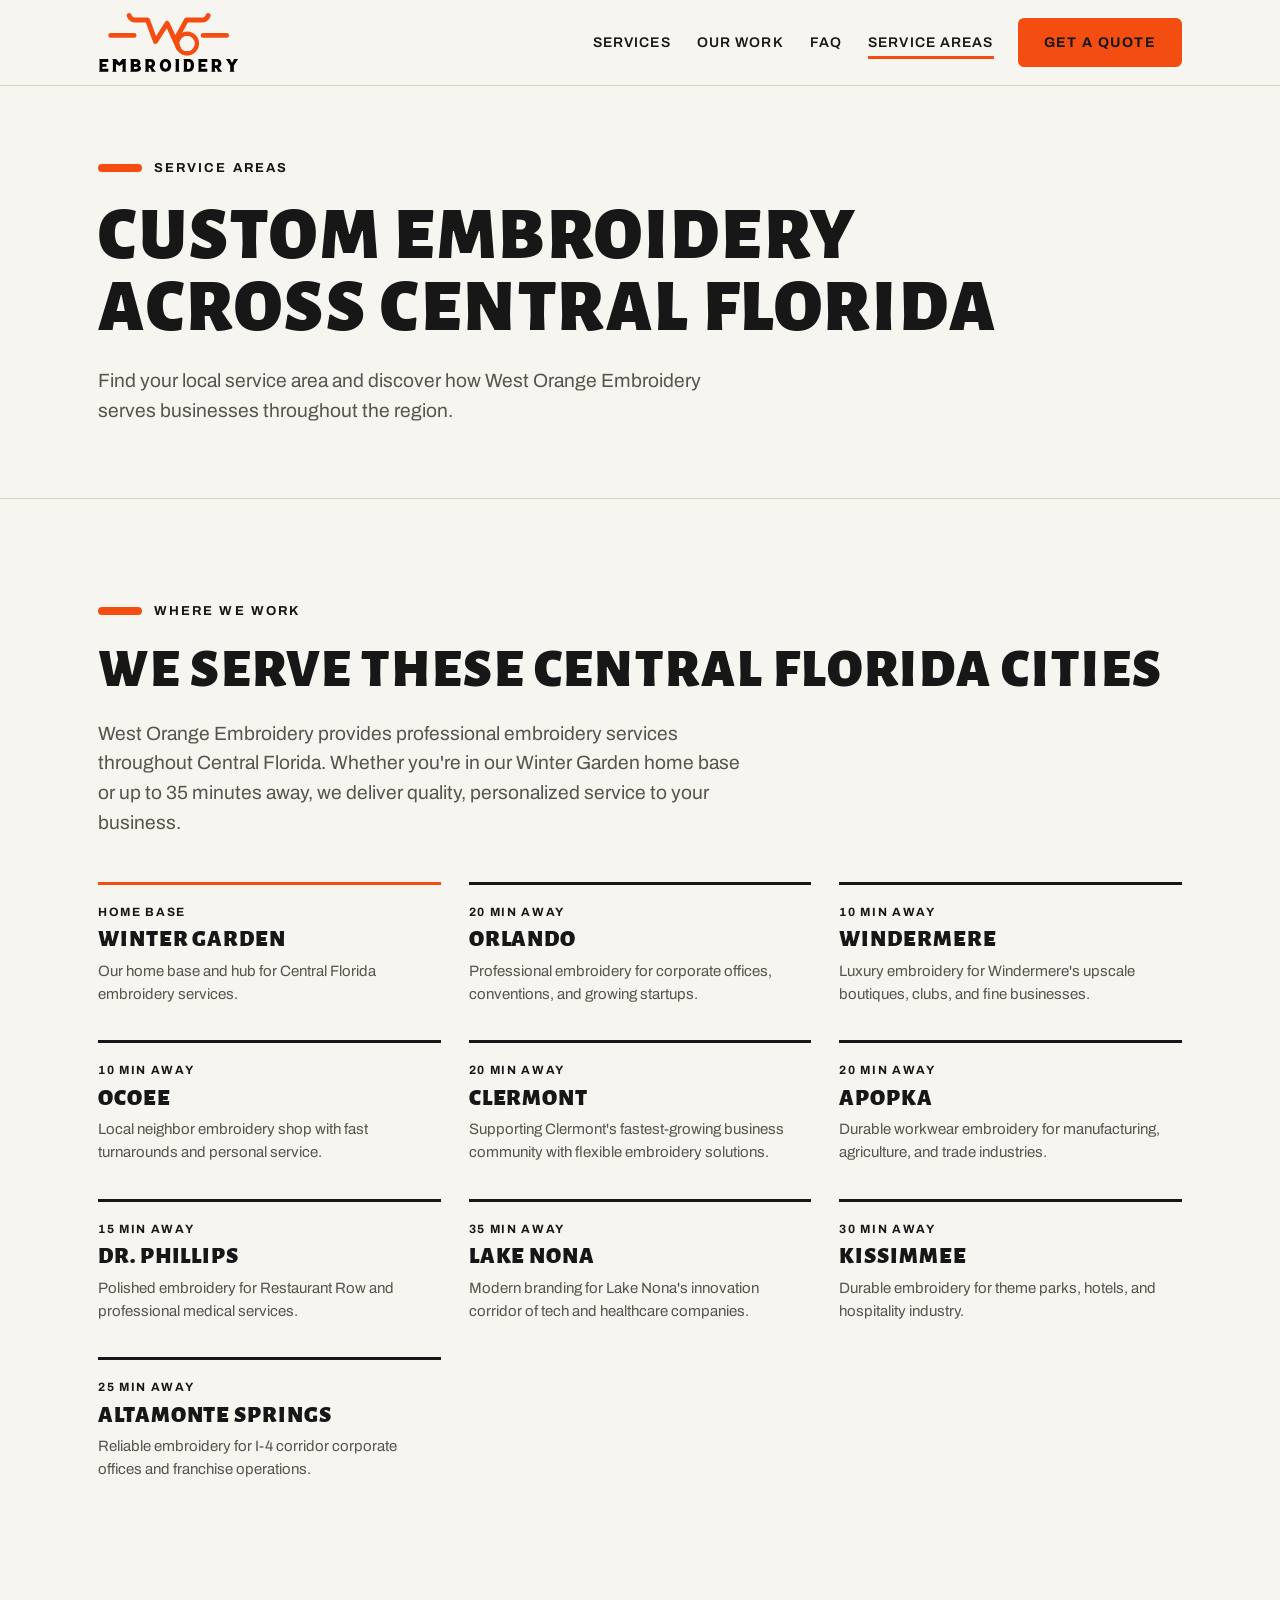
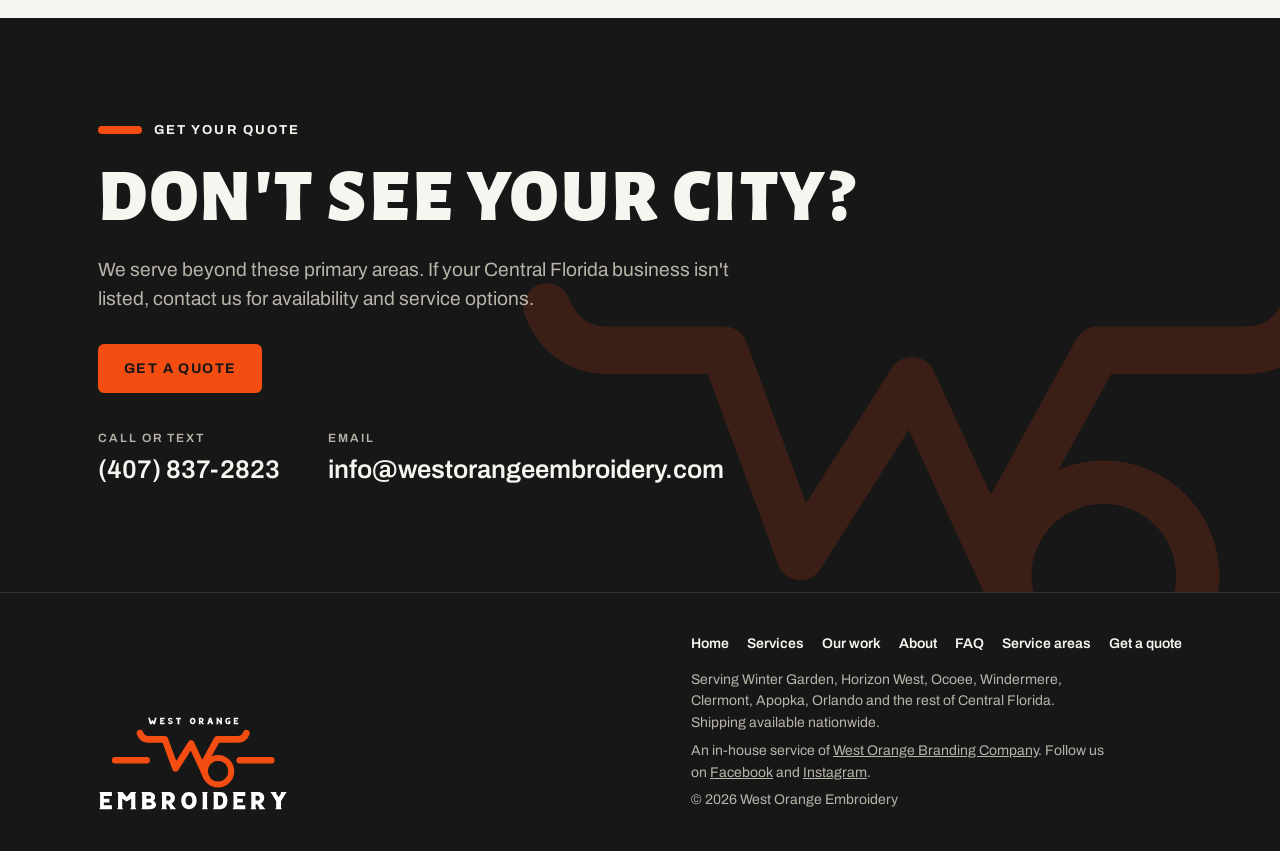
==== commit 3f206870: "Add files via upload" ====
--- a/service-areas/index.html
+++ b/service-areas/index.html
@@ -45,7 +45,7 @@
     <p class="lede" style="margin-top:22px">West Orange Embroidery provides professional embroidery services throughout Central Florida. Whether you're in our Winter Garden home base or up to 35 minutes away, we deliver quality, personalized service to your business.</p>
     <div class="tiles three city-tiles">
       <a class="tile accent" href="winter-garden.html"><span class="drive">Home base</span><h3>Winter Garden</h3><p>Our home base and hub for Central Florida embroidery services.</p></a>
-      <a class="tile" href="orlando.html"><span class="drive">20 min away</span><h3>Orlando</h3><p>Professional embroidery for Fortune 500 companies, conventions, and growing startups.</p></a>
+      <a class="tile" href="orlando.html"><span class="drive">20 min away</span><h3>Orlando</h3><p>Professional embroidery for corporate offices, conventions, and growing startups.</p></a>
       <a class="tile" href="windermere.html"><span class="drive">10 min away</span><h3>Windermere</h3><p>Luxury embroidery for Windermere's upscale boutiques, clubs, and fine businesses.</p></a>
       <a class="tile" href="ocoee.html"><span class="drive">10 min away</span><h3>Ocoee</h3><p>Local neighbor embroidery shop with fast turnarounds and personal service.</p></a>
       <a class="tile" href="clermont.html"><span class="drive">20 min away</span><h3>Clermont</h3><p>Supporting Clermont's fastest-growing business community with flexible embroidery solutions.</p></a>
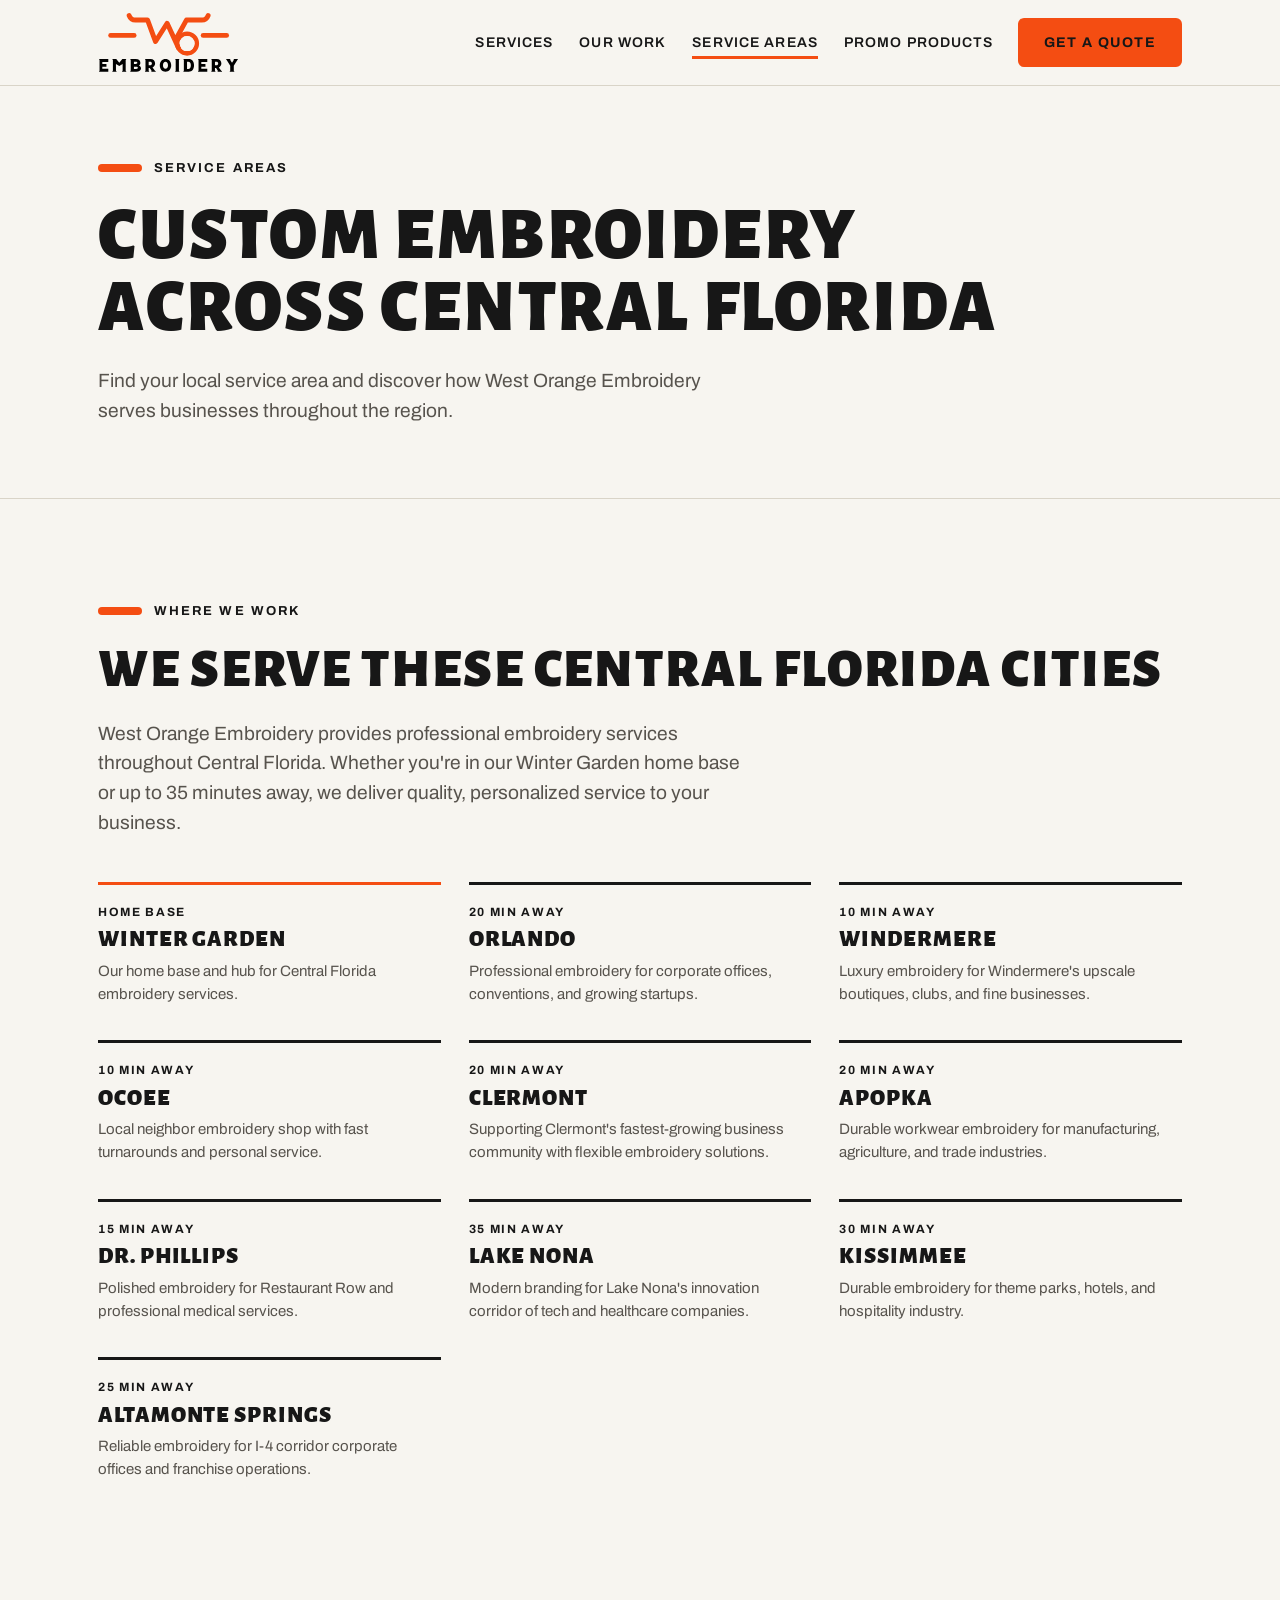
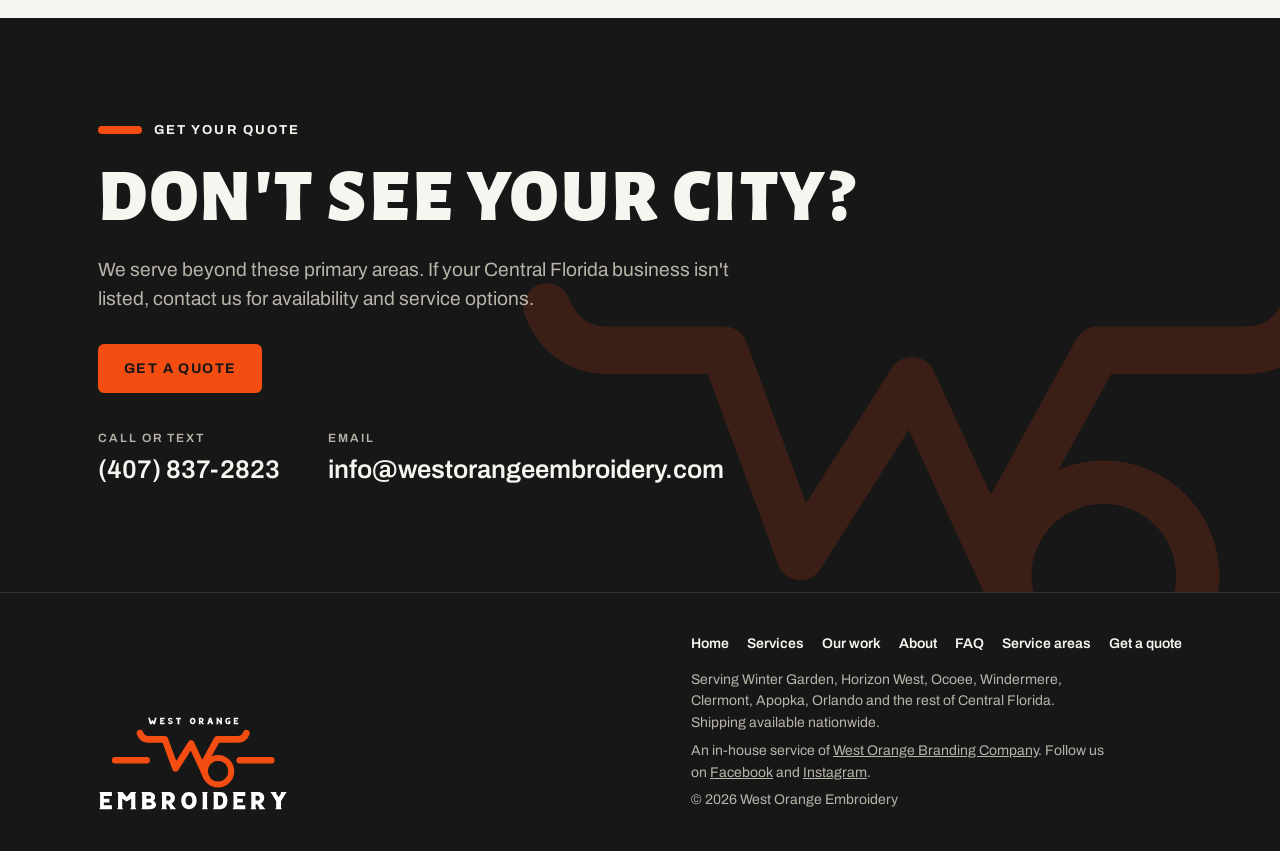
==== commit e604f969: "Add files via upload" ====
--- a/service-areas/index.html
+++ b/service-areas/index.html
@@ -26,7 +26,7 @@
 <header class="site-header">
   <div class="wrap">
     <a class="brand" href="../" aria-label="West Orange Embroidery, home"><img src="../logo-header.svg" alt="WO Embroidery" width="141" height="61"></a>
-    <ul class="nav-links"><li><a href="../#services">Services</a></li><li><a href="../#work">Our work</a></li><li><a href="../#faq">FAQ</a></li><li><a href="./" aria-current="page">Service areas</a></li></ul>
+    <ul class="nav-links"><li><a href="../#services">Services</a></li><li><a href="../#work">Our work</a></li><li><a href="./" aria-current="page"><span class="nav-long">Service </span>areas</a></li><li><a href="https://www.westorangebranding.com/">Promo products</a></li></ul>
     <a class="btn btn-primary" href="../#quote">Get a quote</a>
   </div>
 </header>
--- a/styles.css
+++ b/styles.css
@@ -235,6 +235,8 @@
 /* logo lockup is one line shorter than WOBC's, so it's set shorter to keep the WO the same size */
 .brand img{height:61px}
 @media (max-width:520px){.brand img{height:48px}}
+/* on phones "Service areas" shortens to "Areas" so the header stays on one row */
+@media (max-width:520px){.nav-long{display:none}}
 
 /* photo gallery */
 .gallery{display:grid;grid-template-columns:repeat(4,minmax(0,1fr));gap:28px 20px;margin-top:44px}
